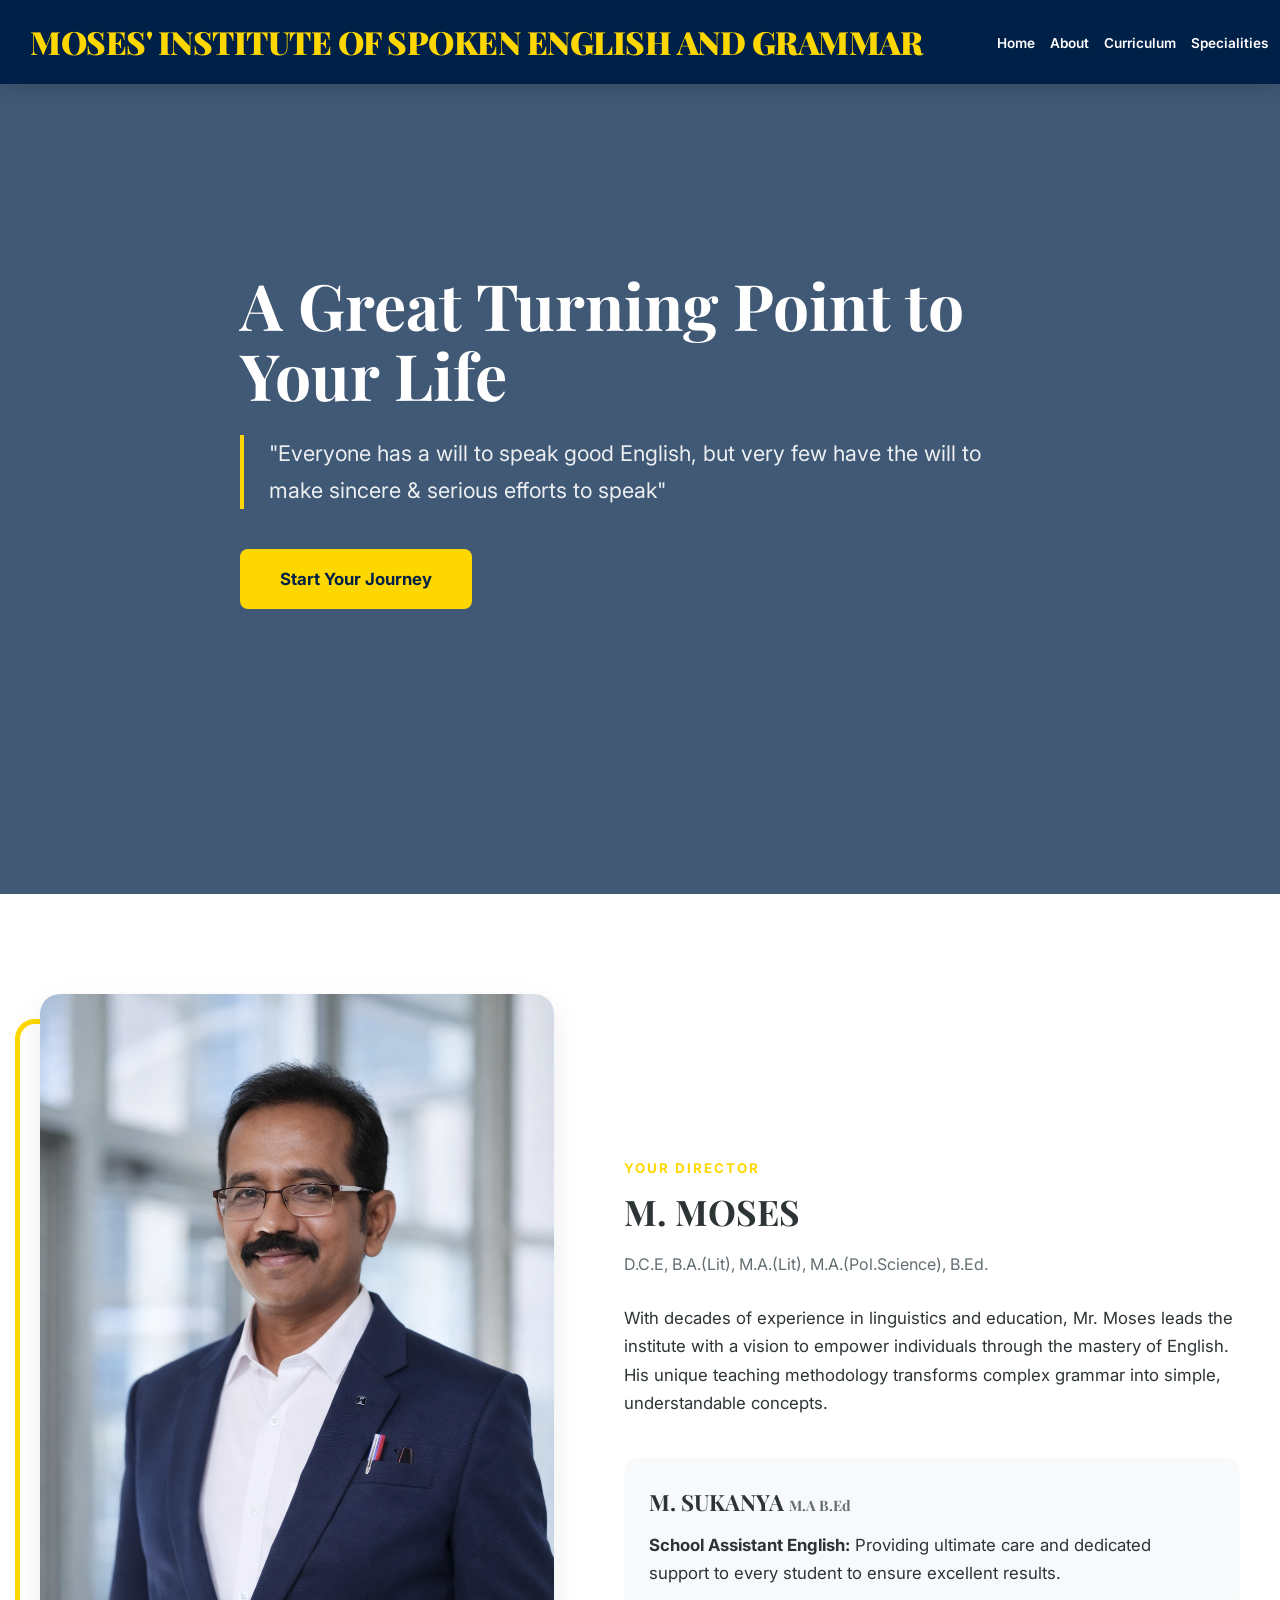
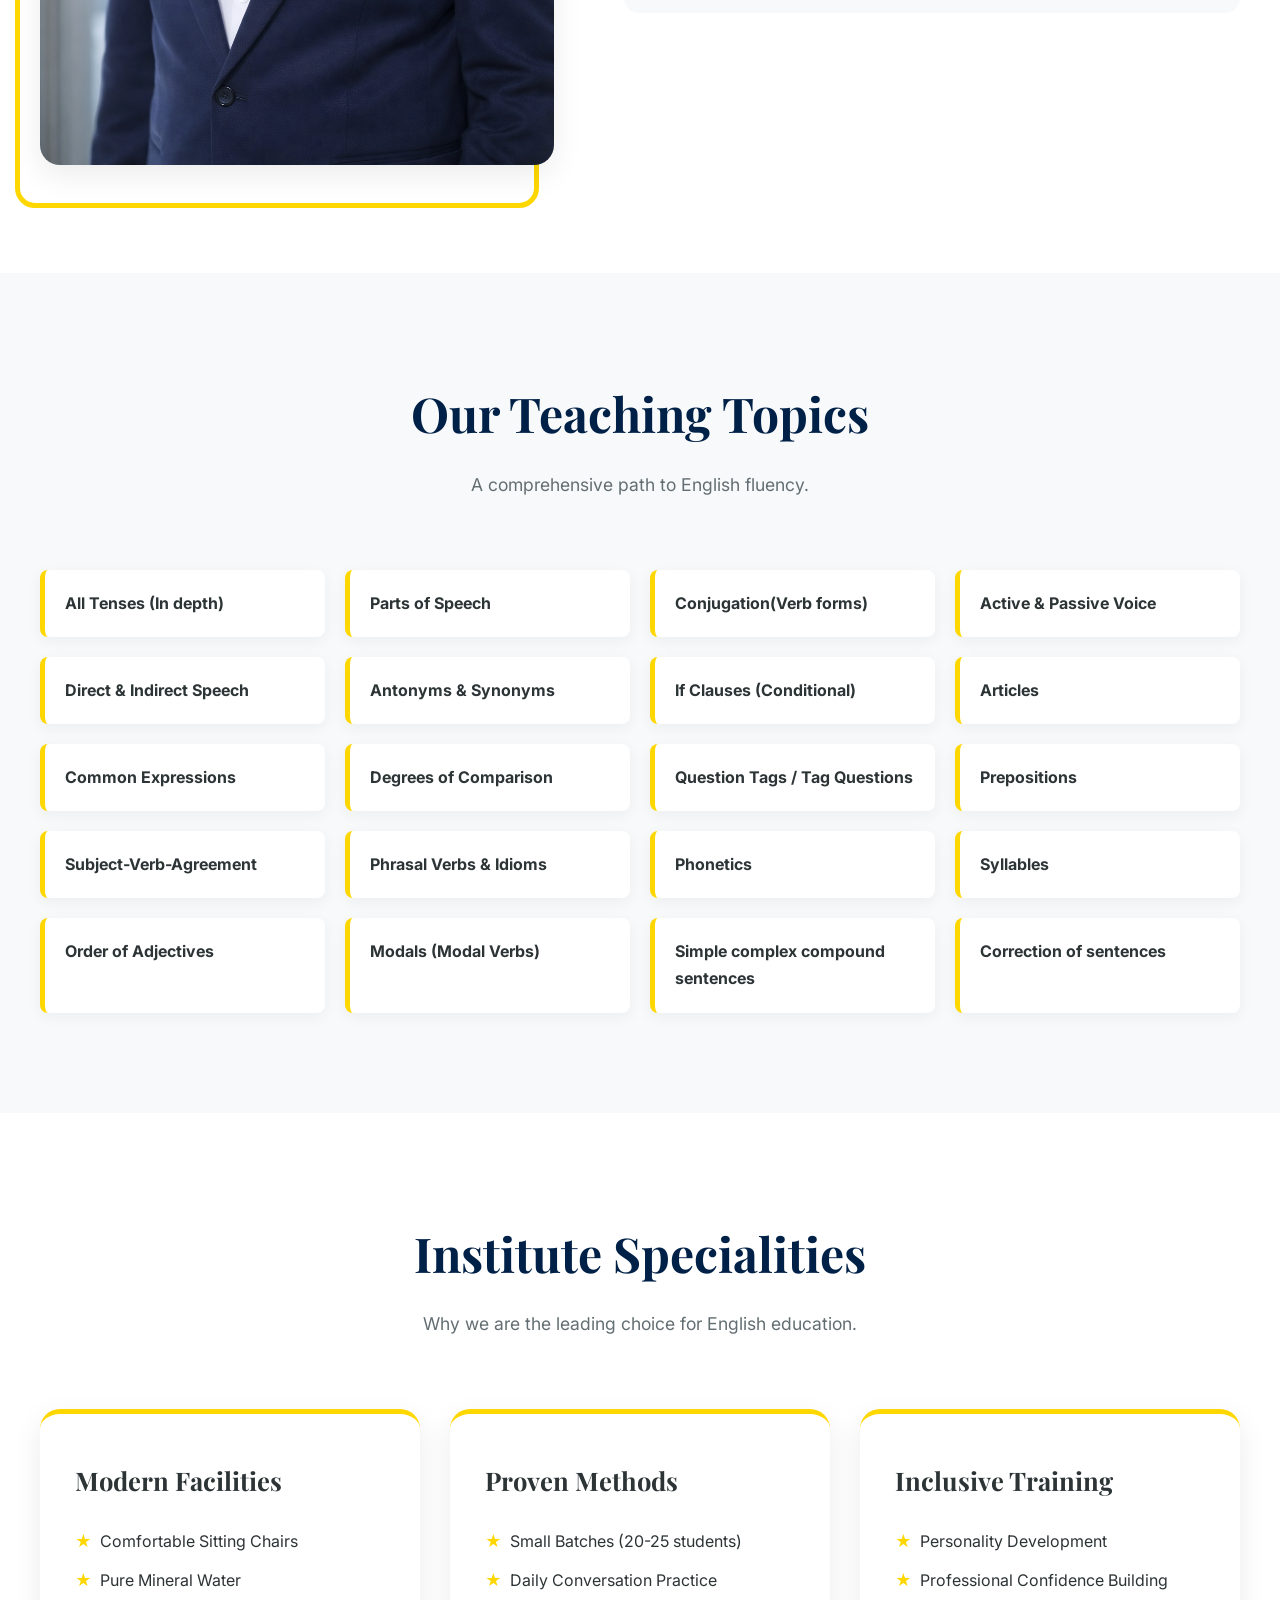
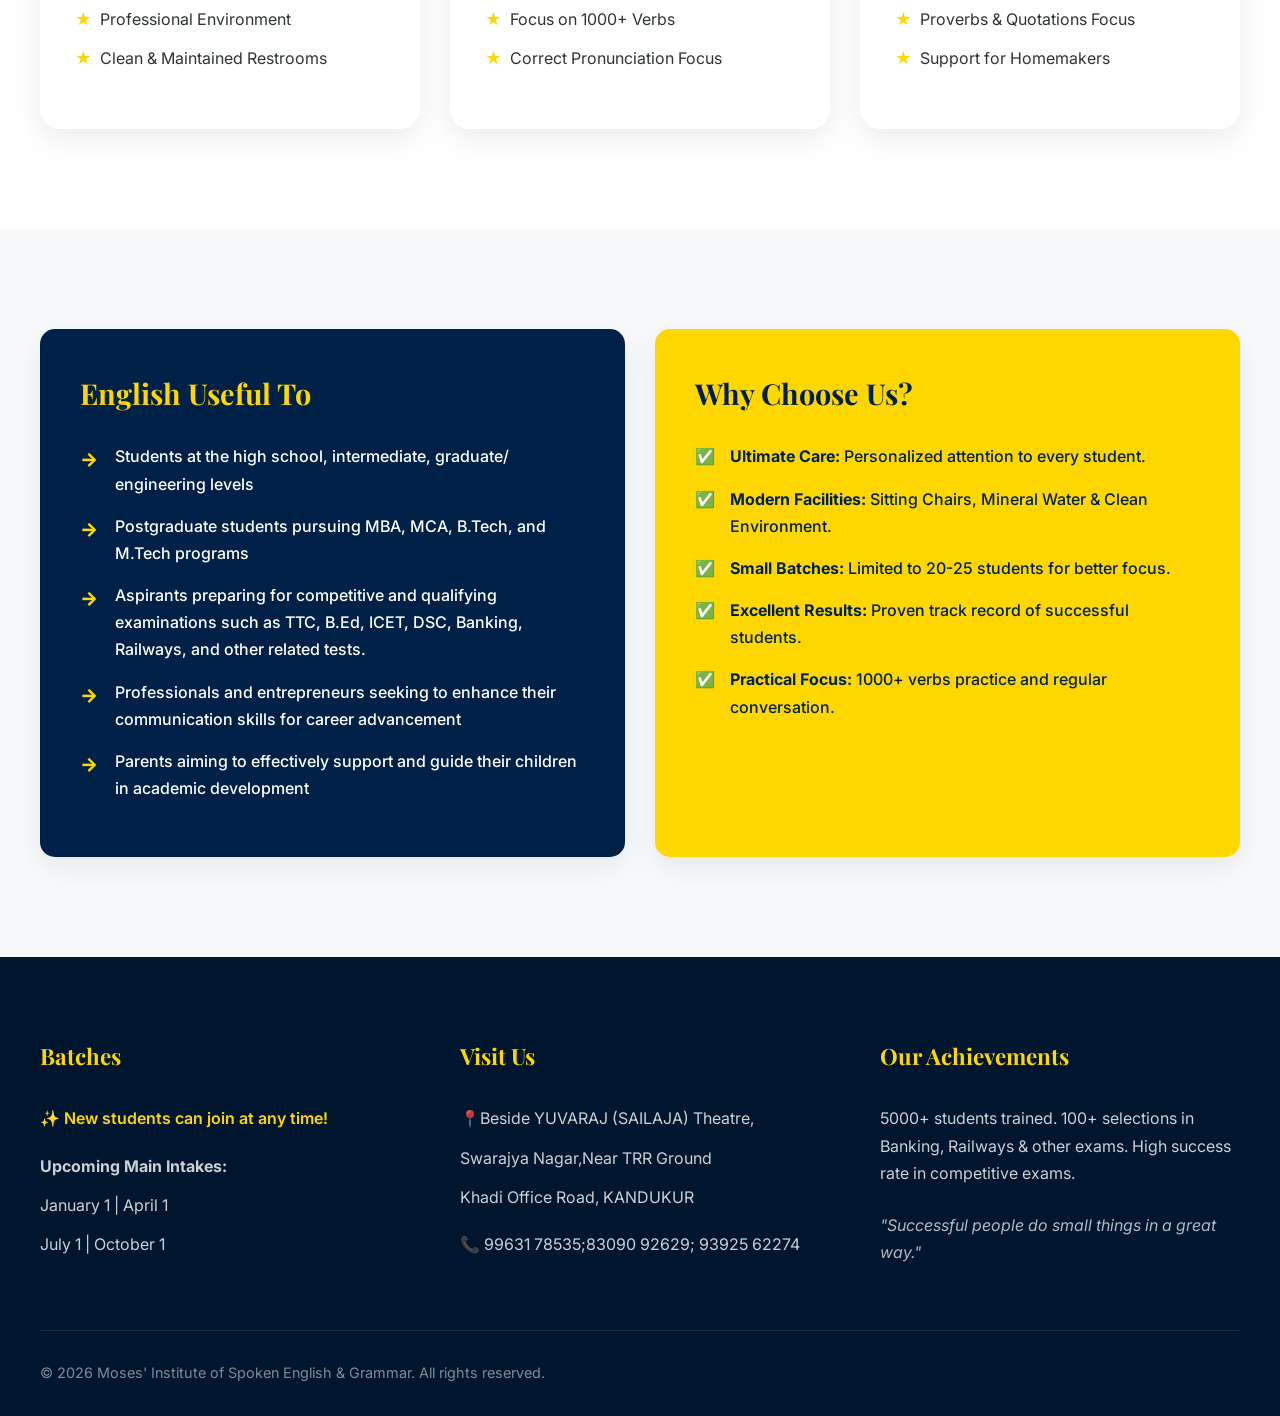
==== index.html @ 8ad8c5df "Ready to deploy" ====
<!DOCTYPE html>
<html lang="en">

<head>
    <meta charset="UTF-8">
    <meta name="viewport" content="width=device-width, initial-scale=1.0">
    <title>Moses' Institute of Spoken English & Grammar | Mastery in English</title>
    <link rel="stylesheet" href="style.css">
</head>

<body>

    <header>
        <div class="container">
            <nav>
                <div class="logo">MOSES' INSTITUTE OF SPOKEN ENGLISH AND GRAMMAR</div>
                <ul>
                    <li><a href="#home">Home</a></li>
                    <li><a href="#about">About</a></li>
                    <li><a href="#topics">Curriculum</a></li>
                    <li><a href="#specialities">Specialities</a></li>
                    <li><a href="#contact">Contact</a></li>
                    <li>
                        <div id="google_translate_element"></div>
                    </li>
                </ul>
            </nav>
        </div>
    </header>

    <section id="home" class="hero"
        style="background: linear-gradient(rgba(0, 33, 71, 0.75), rgba(0, 33, 71, 0.75)), url('https://images.unsplash.com/photo-1524178232363-1fb2b075b655?ixlib=rb-1.2.1&auto=format&fit=crop&w=1350&q=80') center/cover;">
        <div class="container">
            <div class="hero-content">
                <h1>A Great Turning Point to Your Life</h1>
                <p>"Everyone has a will to speak good English, but very few have the will to make sincere & serious
                    efforts to speak"</p>
                <a href="#contact" class="btn">Start Your Journey</a>
            </div>
        </div>
    </section>

    <section id="about">
        <div class="container">
            <div class="about-grid">
                <div class="about-img">
                    <img src="Moses_profile.png" alt="M. Moses - Director">
                </div>
                <div class="about-text">
                    <small style="color: var(--secondary-color); font-weight: 700; letter-spacing: 2px;">YOUR
                        DIRECTOR</small>
                    <h3>M. MOSES</h3>
                    <span class="qualifications">D.C.E, B.A.(Lit), M.A.(Lit), M.A.(Pol.Science), B.Ed.</span>
                    <p>With decades of experience in linguistics and education, Mr. Moses leads the institute with a
                        vision to empower individuals through the mastery of English. His unique teaching methodology
                        transforms complex grammar into simple, understandable concepts.</p>

                    <div style="margin-top: 40px; padding: 25px; background: var(--accent-color); border-radius: 15px;">
                        <h4 style="font-size: 1.4rem;">M. SUKANYA <small
                                style="font-size: 0.9rem; color: var(--text-light);">M.A B.Ed</small></h4>
                        <p style="margin-bottom: 0; margin-top: 10px;"><strong>School Assistant English:</strong>
                            Providing
                            ultimate care and dedicated support to every student to ensure excellent results.</p>
                    </div>
                </div>
            </div>
        </div>
    </section>

    <section id="topics" style="background: var(--accent-color);">
        <div class="container">
            <div class="section-title">
                <h2>Our Teaching Topics</h2>
                <p>A comprehensive path to English fluency.</p>
            </div>
            <div class="topics-grid">
                <div class="topic-card">All Tenses (In depth)</div>
                <div class="topic-card">Parts of Speech</div>
                <div class="topic-card">Conjugation(Verb forms)</div>
                <div class="topic-card">Active & Passive Voice</div>
                <div class="topic-card">Direct & Indirect Speech</div>
                <div class="topic-card">Antonyms & Synonyms</div>
                <div class="topic-card">If Clauses (Conditional)</div>
                <div class="topic-card">Articles </div>
                <div class="topic-card">Common Expressions</div>
                <div class="topic-card">Degrees of Comparison</div>
                <div class="topic-card">Question Tags / Tag Questions</div>
                <div class="topic-card">Prepositions</div>
                <div class="topic-card">Subject-Verb-Agreement</div>

                <div class="topic-card">Phrasal Verbs & Idioms</div>
                <div class="topic-card">Phonetics</div>
                <div class="topic-card">Syllables</div>
                <div class="topic-card">Order of Adjectives</div>
                <div class="topic-card">Modals (Modal Verbs)</div>
                <div class="topic-card">Simple complex compound sentences</div>
                <div class="topic-card">Correction of sentences</div>
            </div>
        </div>
    </section>

    <section id="specialities">
        <div class="container">
            <div class="section-title">
                <h2>Institute Specialities</h2>
                <p>Why we are the leading choice for English education.</p>
            </div>
            <div class="spec-grid">
                <div class="spec-card">
                    <h3>Modern Facilities</h3>
                    <ul>
                        <li>Comfortable Sitting Chairs</li>
                        <li>Pure Mineral Water</li>
                        <li>Professional Environment</li>
                        <li>Clean & Maintained Restrooms</li>
                    </ul>
                </div>
                <div class="spec-card">
                    <h3>Proven Methods</h3>
                    <ul>
                        <li>Small Batches (20-25 students)</li>
                        <li>Daily Conversation Practice</li>
                        <li>Focus on 1000+ Verbs</li>
                        <li>Correct Pronunciation Focus</li>
                    </ul>
                </div>
                <div class="spec-card">
                    <h3>Inclusive Training</h3>
                    <ul>
                        <li>Personality Development</li>
                        <li>Professional Confidence Building</li>
                        <li>Proverbs & Quotations Focus</li>
                        <li>Support for Homemakers</li>
                    </ul>
                </div>
            </div>
        </div>
    </section>

    <section id="audience" style="background: var(--accent-color);">
        <div class="container">
            <div class="dual-section">
                <!-- Left Card: Navy -->
                <div class="card-navy">
                    <h3>English Useful To</h3>
                    <ul class="arrow-list">
                        <li>Students at the high school, intermediate, graduate/ engineering levels</li>
                        <li>Postgraduate students pursuing MBA, MCA, B.Tech, and M.Tech programs</li>
                        <li>Aspirants preparing for competitive and qualifying examinations such as TTC, B.Ed, ICET,
                            DSC, Banking, Railways, and other related tests.</li>
                        <li>Professionals and entrepreneurs seeking to enhance their communication skills for career
                            advancement</li>
                        <li>Parents aiming to effectively support and guide their children in academic development</li>
                        <!-- <li>Parents who want to guide their children</li> -->
                    </ul>
                </div>

                <!-- Right Card: Gold -->
                <div class="card-gold">
                    <h3>Why Choose Us?</h3>
                    <ul class="check-list">
                        <li><strong>Ultimate Care:</strong> Personalized attention to every student.</li>
                        <li><strong>Modern Facilities:</strong> Sitting Chairs, Mineral Water & Clean Environment.</li>
                        <li><strong>Small Batches:</strong> Limited to 20-25 students for better focus.</li>
                        <li><strong>Excellent Results:</strong> Proven track record of successful students.</li>
                        <li><strong>Practical Focus:</strong> 1000+ verbs practice and regular conversation.</li>
                    </ul>
                </div>
            </div>
        </div>
    </section>


    <footer id="contact">
        <div class="container">
            <div class="footer-grid">
                <div class="footer-item">
                    <h4>Batches</h4>
                    <p style="color: var(--secondary-color); font-weight: 600; margin-bottom: 20px;">✨ New students can
                        join at any time!</p>
                    <p><strong>Upcoming Main Intakes:</strong></p>
                    <p>January 1 | April 1</p>
                    <p>July 1 | October 1</p>
                </div>
                <div class="footer-item">
                    <h4>Visit Us</h4>
                    <p>📍Beside YUVARAJ (SAILAJA) Theatre,</p>
                    <p>Swarajya Nagar,Near TRR Ground</p>
                    <p>Khadi Office Road, KANDUKUR</p>
                    <p style="margin-top: 20px;">📞 99631 78535;83090 92629; 93925 62274</p>
                </div>
                <div class="footer-item">
                    <h4>Our Achievements</h4>
                    <p>5000+ students trained.
                        100+ selections in Banking, Railways & other exams.
                        High success rate in competitive exams.
                    </p>
                    <div style="margin-top: 25px; font-style: italic; opacity: 0.7;">
                        "Successful people do small things in a great way."
                    </div>
                </div>
            </div>
            <div class="copyright"
                style="display: flex; justify-content: space-between; align-items: center; flex-wrap: wrap;">
                <p>&copy; 2026 Moses' Institute of Spoken English & Grammar. All rights reserved.</p>
            </div>
        </div>
    </footer>

    <script type="text/javascript">
        function googleTranslateElementInit() {
            new google.translate.TranslateElement({
                pageLanguage: 'en',
                includedLanguages: 'te,en',
                layout: google.translate.TranslateElement.InlineLayout.SIMPLE
            }, 'google_translate_element');
        }
    </script>
    <script type="text/javascript"
        src="//translate.google.com/translate_a/element.js?cb=googleTranslateElementInit"></script>


</body>

</html>
---- style.css ----
@import url('https://fonts.googleapis.com/css2?family=Inter:wght@400;500;600;700&family=Playfair+Display:wght@700;800&display=swap');

:root {
    --primary-color: #002147;
    /* Deep Navy */
    --secondary-color: #FFD700;
    /* Rich Gold */
    --accent-color: #f8f9fa;
    --text-color: #2d3436;
    --text-light: #636e72;
    --white: #ffffff;
    --card-shadow: 0 10px 30px rgba(0, 0, 0, 0.08);
    --transition: all 0.3s cubic-bezier(0.4, 0, 0.2, 1);
}

* {
    margin: 0;
    padding: 0;
    box-sizing: border-box;
}

html {
    scroll-behavior: smooth;
}

body {
    font-family: 'Inter', sans-serif;
    color: var(--text-color);
    background-color: var(--white);
    line-height: 1.7;
    overflow-x: hidden;
}

h1,
h2,
h3,
h4 {
    font-family: 'Playfair Display', serif;
    font-weight: 700;
}

.container {
    max-width: 1240px;
    margin: 0 auto;
    padding: 0 20px;
}

/* --- Header & Navigation --- */
header .container {
    max-width: 100%;
    padding: 0 20px 0 30px;
}

header {
    background: var(--primary-color);
    padding: 15px 0;
    position: sticky;
    top: 0;
    z-index: 1000;
    box-shadow: 0 4px 20px rgba(0, 0, 0, 0.15);
}

nav {
    display: flex;
    justify-content: flex-start;
    align-items: center;
}

.logo {
    color: var(--secondary-color);
    font-size: 2rem;
    font-family: 'Playfair Display', serif;
    letter-spacing: -0.5px;
    font-weight: 900;
    text-transform: uppercase;
    white-space: nowrap;
}

nav ul {
    display: flex;
    list-style: none;
    align-items: center;
    margin-left: 60px;
}

nav ul li {
    margin-left: 15px;
}

nav ul li a {
    color: var(--white);
    text-decoration: none;
    font-size: 0.85rem;
    font-weight: 600;
    transition: var(--transition);
}

nav ul li a:hover {
    color: var(--secondary-color);
}

/* Google Translate Adjustments */
#google_translate_element {
    margin-left: 15px;
}

.goog-te-gadget-simple {
    background: rgba(255, 255, 255, 0.1) !important;
    border: 1px solid var(--secondary-color) !important;
    padding: 5px 10px !important;
    border-radius: 6px !important;
}

.goog-te-gadget-simple .goog-te-menu-value span {
    color: var(--white) !important;
    font-size: 0.85rem !important;
}

/* --- Hero Section --- */
.hero {
    position: relative;
    height: 90vh;
    display: flex;
    align-items: center;
    color: var(--white);
    padding-top: 0;
}

.hero-content {
    max-width: 800px;
    z-index: 2;
}

.hero h1 {
    font-size: 4rem;
    line-height: 1.1;
    margin-bottom: 25px;
}

.hero p {
    font-size: 1.35rem;
    margin-bottom: 40px;
    font-weight: 400;
    color: rgba(255, 255, 255, 0.9);
    border-left: 4px solid var(--secondary-color);
    padding-left: 25px;
}

.btn {
    background: var(--secondary-color);
    color: var(--primary-color);
    padding: 16px 40px;
    border-radius: 8px;
    text-decoration: none;
    font-weight: 700;
    font-size: 1.05rem;
    transition: var(--transition);
    display: inline-block;
}

.btn:hover {
    background: #e6c200;
    transform: translateY(-5px);
    box-shadow: 0 10px 25px rgba(255, 215, 0, 0.4);
}

/* --- Section Styling --- */
section {
    padding: 100px 0;
}

.section-title {
    text-align: center;
    margin-bottom: 70px;
}

.section-title h2 {
    font-size: 3rem;
    color: var(--primary-color);
    margin-bottom: 15px;
}

.section-title p {
    color: var(--text-light);
    font-size: 1.1rem;
}

/* --- About Section --- */
.about-grid {
    display: grid;
    grid-template-columns: 1fr 1.2fr;
    gap: 70px;
    align-items: center;
}

.about-img {
    position: relative;
}

.about-img img {
    width: 100%;
    border-radius: 20px;
    box-shadow: var(--card-shadow);
}

.about-img::after {
    content: '';
    position: absolute;
    width: 100%;
    height: 100%;
    border: 5px solid var(--secondary-color);
    top: 25px;
    left: -25px;
    z-index: -1;
    border-radius: 20px;
}

.about-text h3 {
    font-size: 2.2rem;
    margin-bottom: 10px;
}

.qualifications {
    color: var(--text-light);
    display: block;
    margin-bottom: 25px;
}

.about-text p {
    margin-bottom: 20px;
    font-size: 1.05rem;
}

/* --- Topics Grid --- */
.topics-grid {
    display: grid;
    grid-template-columns: repeat(auto-fill, minmax(280px, 1fr));
    gap: 20px;
}

.topic-card {
    background: var(--white);
    padding: 20px;
    border-radius: 8px;
    text-align: left;
    font-weight: 700;
    border-left: 5px solid var(--secondary-color);
    box-shadow: 0 4px 15px rgba(0, 0, 0, 0.05);
    transition: var(--transition);
    color: var(--text-color);
}

.topic-card:hover {
    transform: translateY(-3px);
    box-shadow: 0 8px 25px rgba(0, 0, 0, 0.1);
}

/* --- Specialities Section --- */
.spec-grid {
    display: grid;
    grid-template-columns: repeat(3, 1fr);
    gap: 30px;
}

.spec-card {
    background: var(--white);
    padding: 45px 35px;
    border-radius: 20px;
    box-shadow: var(--card-shadow);
    transition: var(--transition);
    border-top: 5px solid var(--secondary-color);
}

.spec-card:hover {
    transform: translateY(-10px);
}

.spec-card h3 {
    font-size: 1.6rem;
    margin-bottom: 25px;
}

.spec-card ul {
    list-style: none;
}

.spec-card ul li {
    margin-bottom: 12px;
    padding-left: 25px;
    position: relative;
}

.spec-card ul li::before {
    content: '★';
    position: absolute;
    left: 0;
    color: var(--secondary-color);
}

/* --- Side by Side Section --- */
.dual-section {
    display: grid;
    grid-template-columns: 1fr 1fr;
    gap: 30px;
}

.card-navy {
    background: var(--primary-color);
    color: var(--white);
    padding: 40px;
    border-radius: 15px;
    box-shadow: var(--card-shadow);
}

.card-navy h3 {
    color: var(--secondary-color);
    margin-bottom: 25px;
    font-size: 1.8rem;
}

.card-gold {
    background: var(--secondary-color);
    color: var(--primary-color);
    padding: 40px;
    border-radius: 15px;
    box-shadow: var(--card-shadow);
}

.card-gold h3 {
    color: var(--primary-color);
    margin-bottom: 25px;
    font-size: 1.8rem;
}

.check-list {
    list-style: none;
}

.check-list li {
    margin-bottom: 15px;
    padding-left: 35px;
    position: relative;
    font-weight: 500;
}

.check-list li::before {
    content: '✅';
    position: absolute;
    left: 0;
}

.arrow-list {
    list-style: none;
}

.arrow-list li {
    margin-bottom: 15px;
    padding-left: 35px;
    position: relative;
    font-weight: 500;
}

.arrow-list li::before {
    content: '→';
    position: absolute;
    left: 0;
    color: var(--secondary-color);
    font-weight: 800;
    font-size: 1.2rem;
}

/* --- Responsive Adjustments --- */
@media (max-width: 900px) {
    .dual-section {
        grid-template-columns: 1fr;
    }
}

/* --- Footer --- */
footer {
    background: #00152e;
    color: var(--white);
    padding: 80px 0 30px;
}

.footer-grid {
    display: grid;
    grid-template-columns: 1fr 1fr 1fr;
    gap: 60px;
    margin-bottom: 60px;
}

.footer-item h4 {
    color: var(--secondary-color);
    font-size: 1.4rem;
    margin-bottom: 30px;
}

.footer-item p {
    margin-bottom: 12px;
    color: rgba(255, 255, 255, 0.8);
}

.copyright {
    text-align: center;
    padding-top: 30px;
    border-top: 1px solid rgba(255, 255, 255, 0.1);
    font-size: 0.9rem;
    color: rgba(255, 255, 255, 0.5);
}

/* --- Responsive --- */
@media (max-width: 1024px) {
    .spec-grid {
        grid-template-columns: 1fr 1fr;
    }

    .hero h1 {
        font-size: 3rem;
    }
}

@media (max-width: 768px) {

    .about-grid,
    .footer-grid,
    .spec-grid,
    .audience-list {
        grid-template-columns: 1fr;
    }

    .hero h1 {
        font-size: 2.5rem;
    }

    header .container nav {
        flex-direction: column;
        gap: 20px;
    }

    .logo {
        font-size: 1.3rem;
        white-space: normal;
        text-align: center;
    }

    nav ul {
        flex-wrap: wrap;
        justify-content: center;
    }
}
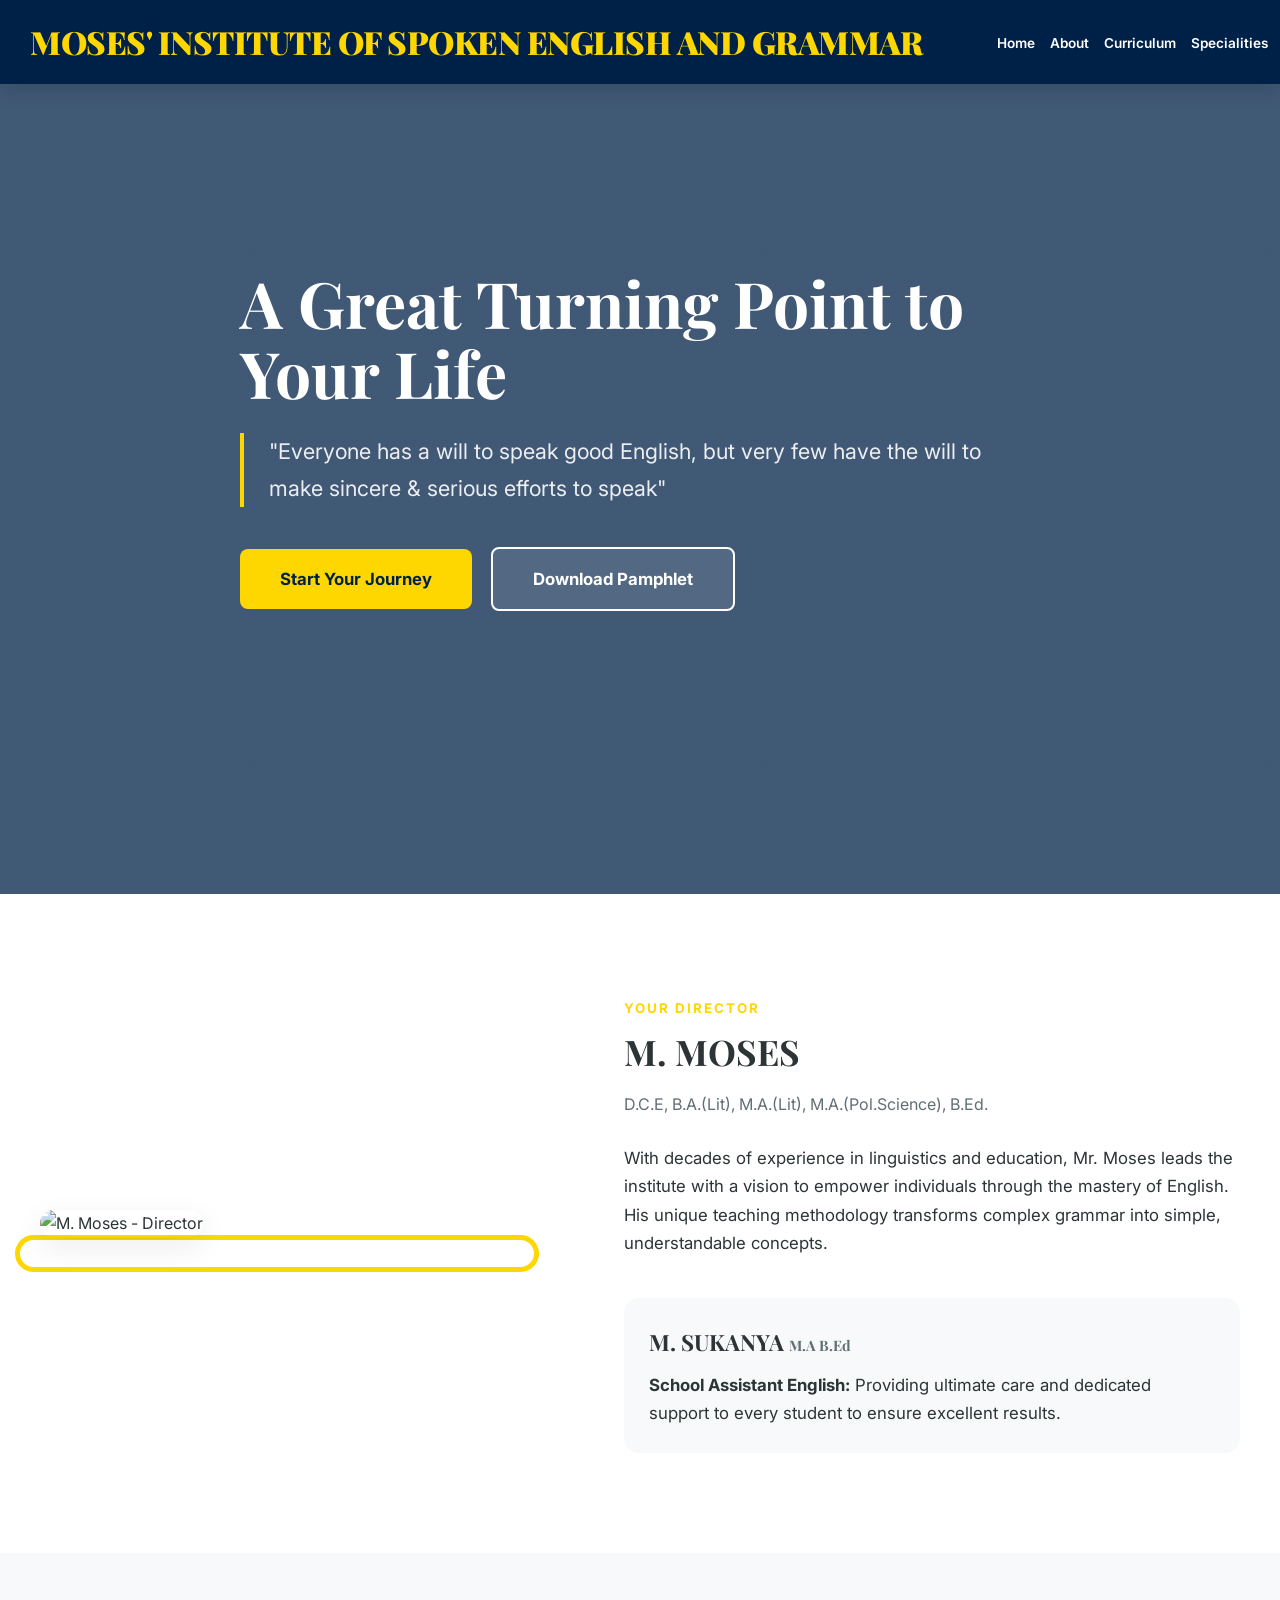
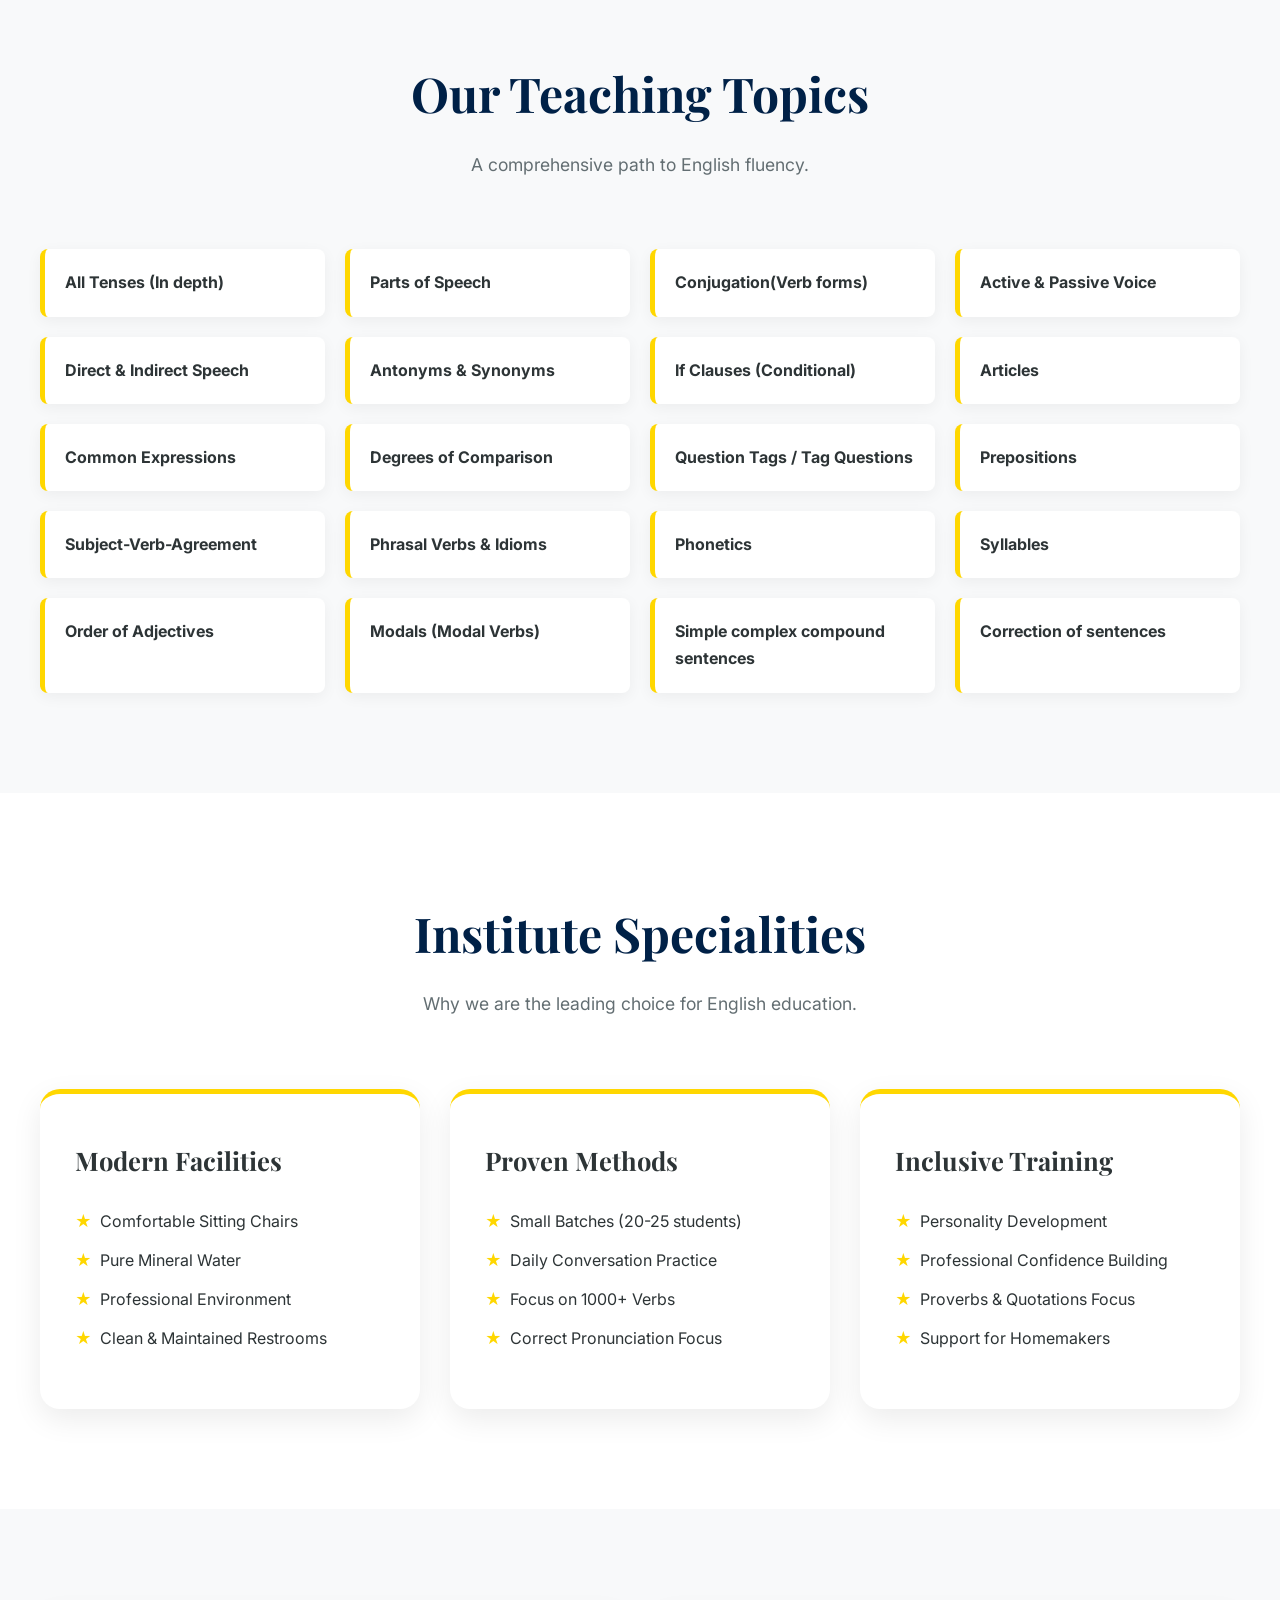
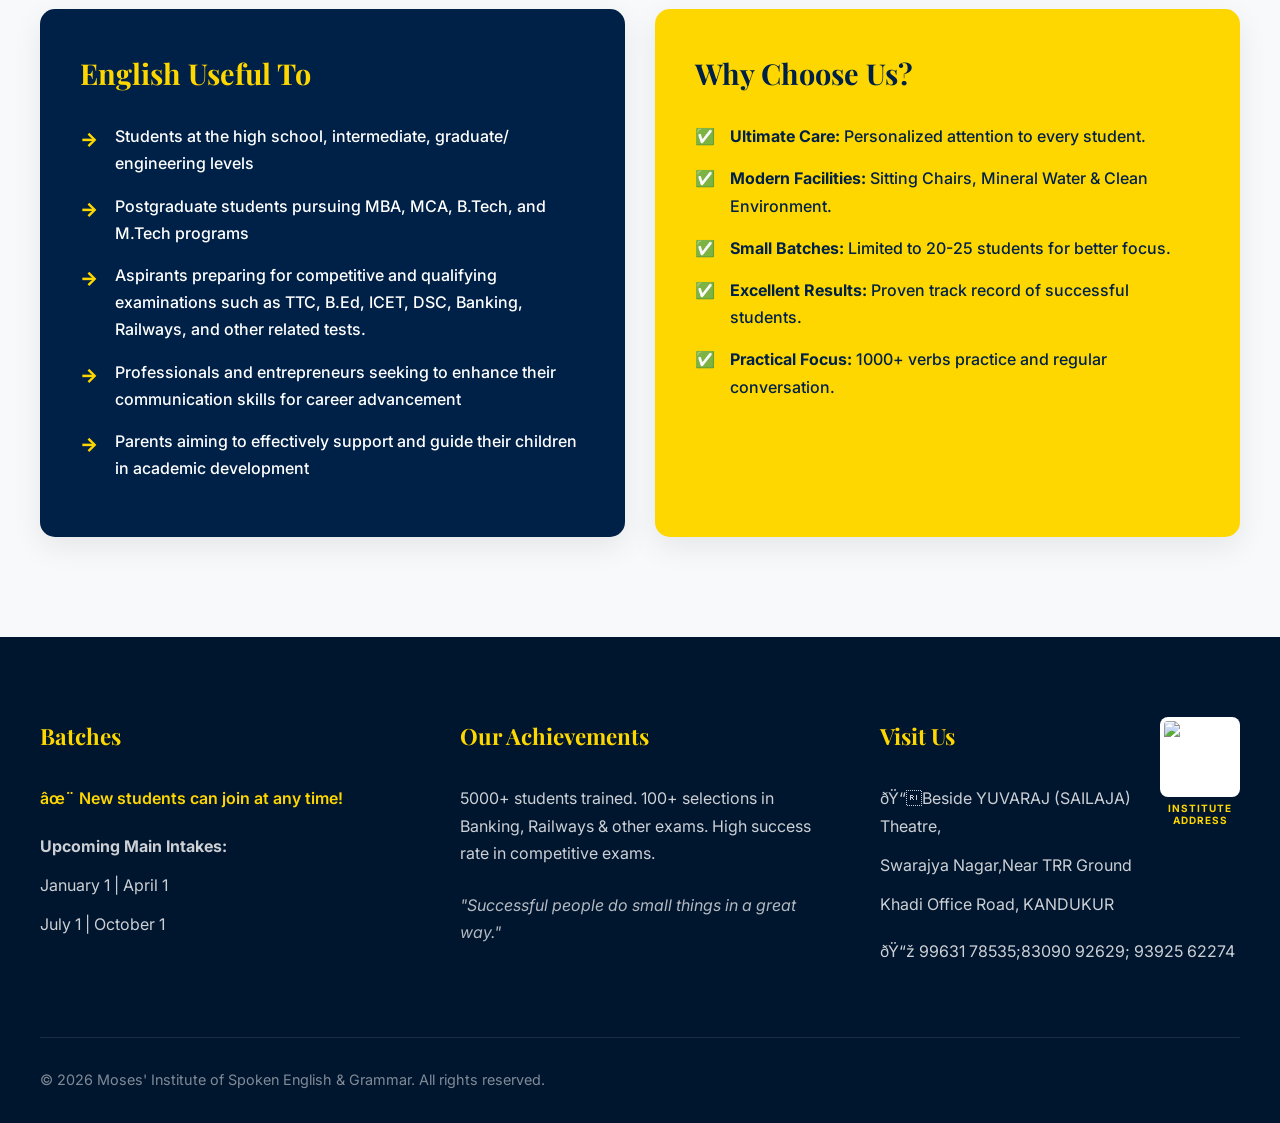
==== commit e31cd789: "updated with qr" ====
--- a/index.html
+++ b/index.html
@@ -1,4 +1,4 @@
-<!DOCTYPE html>
+﻿<!DOCTYPE html>
 <html lang="en">
 
 <head>
@@ -36,6 +36,7 @@
                 <p>"Everyone has a will to speak good English, but very few have the will to make sincere & serious
                     efforts to speak"</p>
                 <a href="#contact" class="btn">Start Your Journey</a>
+                <a href="pamphlet.html" target="_blank" class="btn btn-outline" style="margin-left: 15px; border: 2px solid var(--white); background: rgba(255,255,255,0.1); color: var(--white); backdrop-filter: blur(5px);">Download Pamphlet</a>
             </div>
         </div>
     </section>
@@ -44,7 +45,7 @@
         <div class="container">
             <div class="about-grid">
                 <div class="about-img">
-                    <img src="Moses_profile.png" alt="M. Moses - Director">
+                    <img src="https://kommodo.ai/i/w77dbK0wd8TkFAESuQOv" alt="M. Moses - Director">
                 </div>
                 <div class="about-text">
                     <small style="color: var(--secondary-color); font-weight: 700; letter-spacing: 2px;">YOUR
@@ -176,18 +177,11 @@
             <div class="footer-grid">
                 <div class="footer-item">
                     <h4>Batches</h4>
-                    <p style="color: var(--secondary-color); font-weight: 600; margin-bottom: 20px;">✨ New students can
+                    <p style="color: var(--secondary-color); font-weight: 600; margin-bottom: 20px;">âœ¨ New students can
                         join at any time!</p>
                     <p><strong>Upcoming Main Intakes:</strong></p>
                     <p>January 1 | April 1</p>
                     <p>July 1 | October 1</p>
-                </div>
-                <div class="footer-item">
-                    <h4>Visit Us</h4>
-                    <p>📍Beside YUVARAJ (SAILAJA) Theatre,</p>
-                    <p>Swarajya Nagar,Near TRR Ground</p>
-                    <p>Khadi Office Road, KANDUKUR</p>
-                    <p style="margin-top: 20px;">📞 99631 78535;83090 92629; 93925 62274</p>
                 </div>
                 <div class="footer-item">
                     <h4>Our Achievements</h4>
@@ -198,6 +192,17 @@
                     <div style="margin-top: 25px; font-style: italic; opacity: 0.7;">
                         "Successful people do small things in a great way."
                     </div>
+                </div>
+                <div class="footer-item">
+                    <div style="float: right; display: flex; flex-direction: column; align-items: center; gap: 5px; margin-left: 15px; margin-bottom: 10px;">
+                        <img src="https://kommodo.ai/i/KqVXh8nAdRTlpbURWT3V" alt="Institute Location QR" style="width: 80px; height: 80px; border-radius: 8px; padding: 4px; background: white;">
+                        <span style="color: var(--secondary-color); font-size: 10px; font-weight: 700; text-transform: uppercase; letter-spacing: 1px; text-align: center; line-height: 1.2;">Institute<br>Address</span>
+                    </div>
+                    <h4>Visit Us</h4>
+                    <p>ðŸ“Beside YUVARAJ (SAILAJA) Theatre,</p>
+                    <p>Swarajya Nagar,Near TRR Ground</p>
+                    <p>Khadi Office Road, KANDUKUR</p>
+                    <p style="margin-top: 20px; clear: right;">ðŸ“ž 99631 78535;83090 92629; 93925 62274</p>
                 </div>
             </div>
             <div class="copyright"
@@ -222,4 +227,4 @@
 
 </body>
 
-</html>+</html>
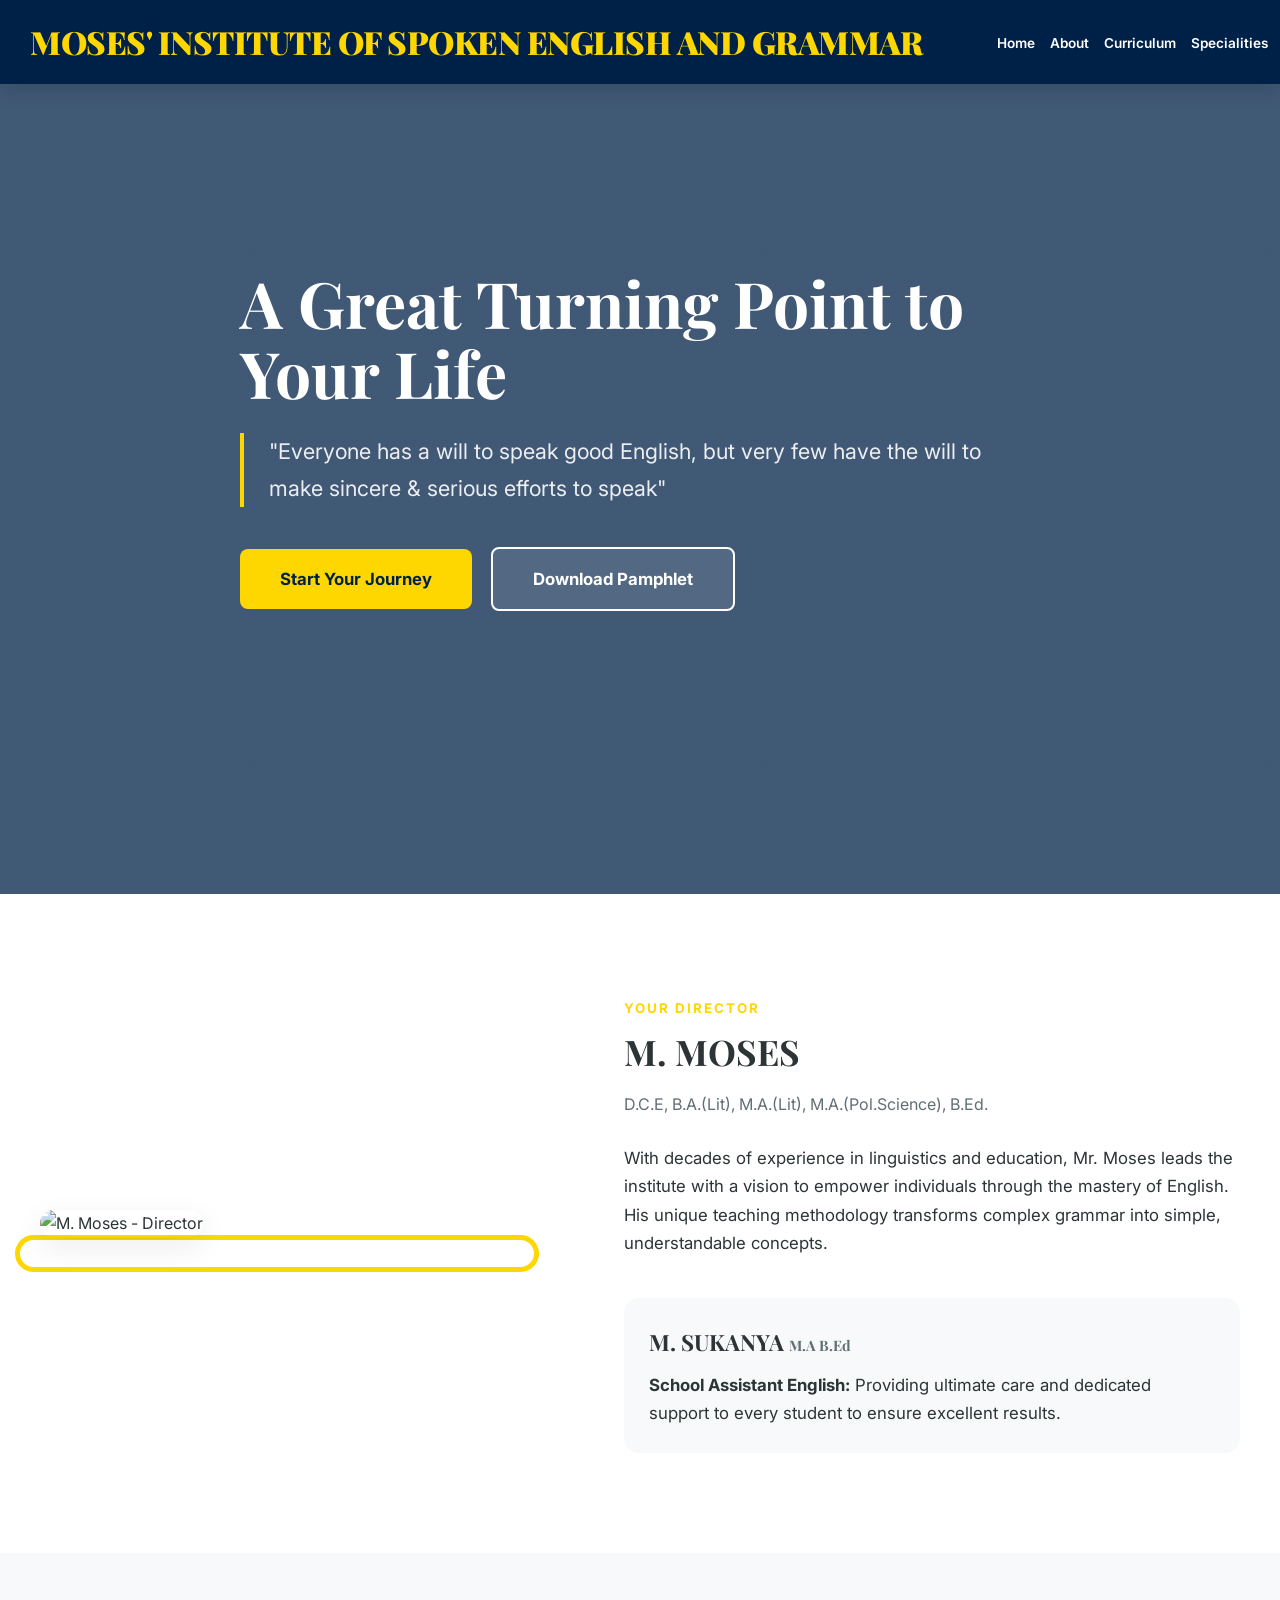
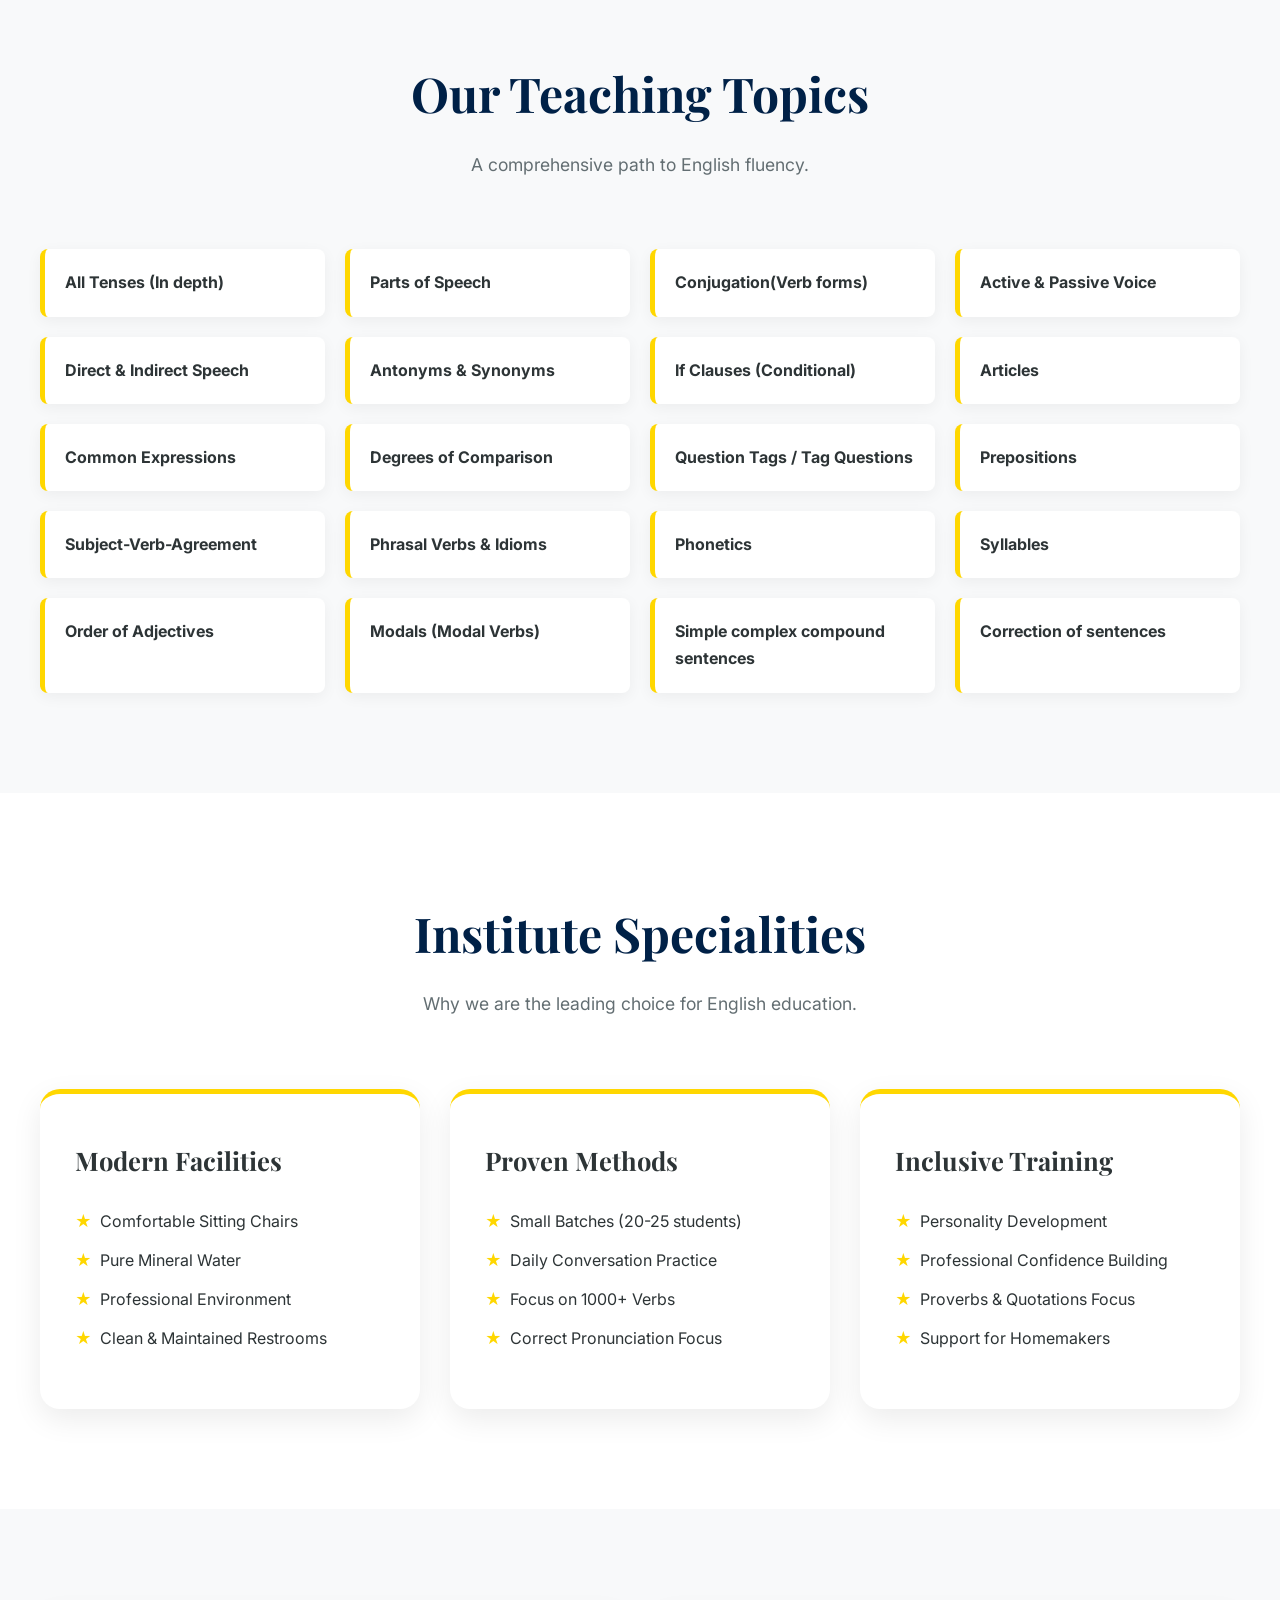
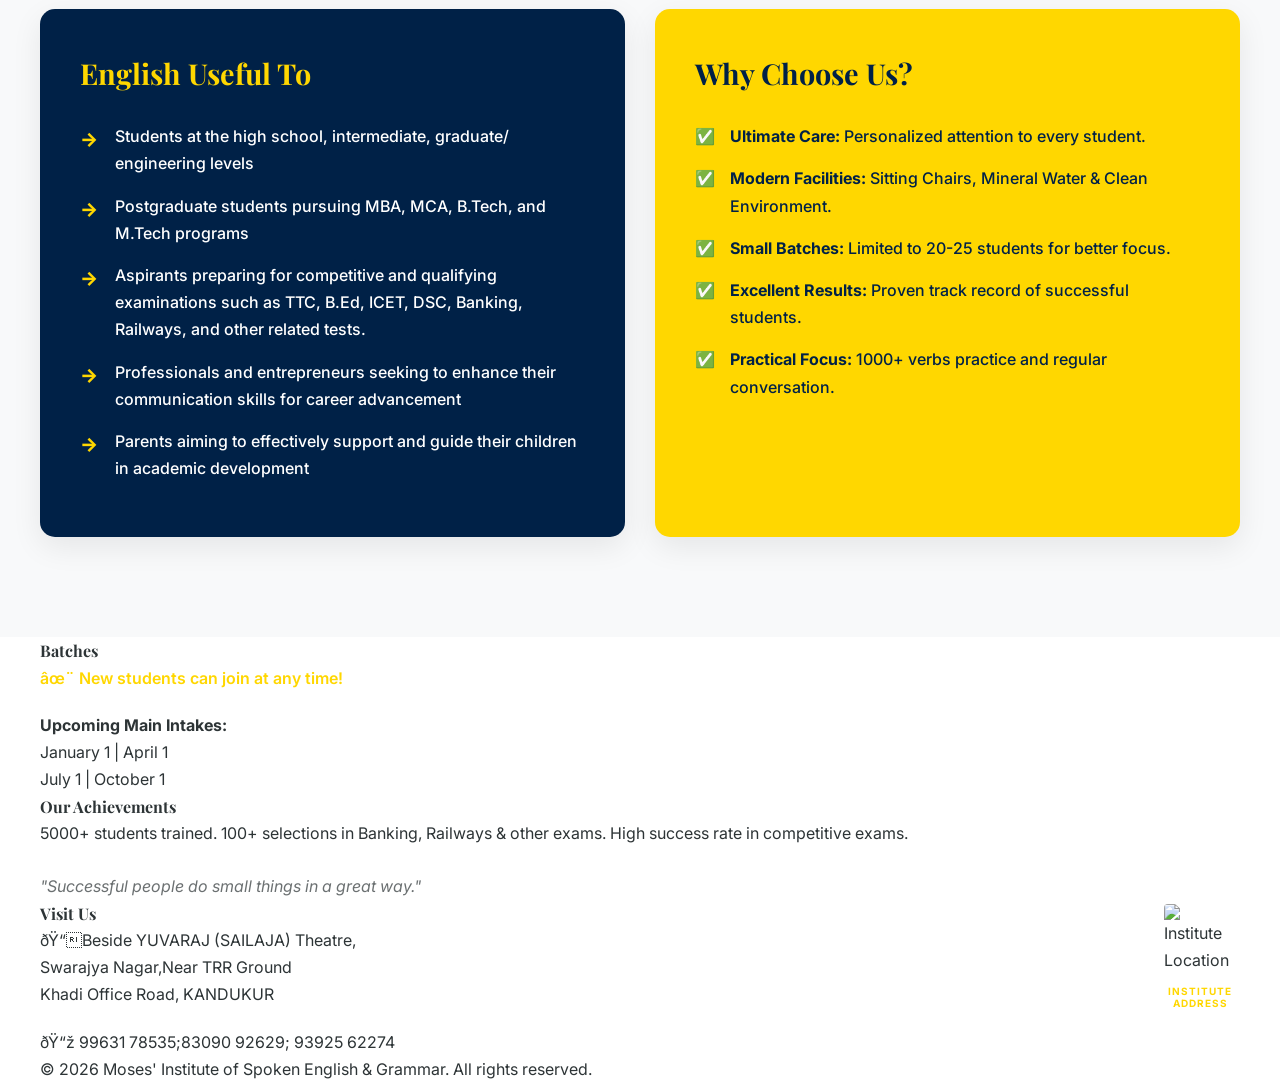
==== commit a16e8187: "made responsive" ====
--- a/index.html
+++ b/index.html
@@ -1,11 +1,11 @@
-﻿<!DOCTYPE html>
+<!DOCTYPE html>
 <html lang="en">
 
 <head>
     <meta charset="UTF-8">
     <meta name="viewport" content="width=device-width, initial-scale=1.0">
     <title>Moses' Institute of Spoken English & Grammar | Mastery in English</title>
-    <link rel="stylesheet" href="style.css">
+    <link rel="stylesheet" href="style.css?v=2">
 </head>
 
 <body>
@@ -14,15 +14,17 @@
         <div class="container">
             <nav>
                 <div class="logo">MOSES' INSTITUTE OF SPOKEN ENGLISH AND GRAMMAR</div>
+                <div class="menu-toggle" id="mobile-menu">
+                    <span></span>
+                    <span></span>
+                    <span></span>
+                </div>
                 <ul>
                     <li><a href="#home">Home</a></li>
                     <li><a href="#about">About</a></li>
                     <li><a href="#topics">Curriculum</a></li>
                     <li><a href="#specialities">Specialities</a></li>
                     <li><a href="#contact">Contact</a></li>
-                    <li>
-                        <div id="google_translate_element"></div>
-                    </li>
                 </ul>
             </nav>
         </div>
@@ -36,7 +38,9 @@
                 <p>"Everyone has a will to speak good English, but very few have the will to make sincere & serious
                     efforts to speak"</p>
                 <a href="#contact" class="btn">Start Your Journey</a>
-                <a href="pamphlet.html" target="_blank" class="btn btn-outline" style="margin-left: 15px; border: 2px solid var(--white); background: rgba(255,255,255,0.1); color: var(--white); backdrop-filter: blur(5px);">Download Pamphlet</a>
+                <a href="pamphlet.html" download="pamphlet.html" class="btn btn-outline"
+                    style="margin-left: 15px; border: 2px solid var(--white); background: rgba(255,255,255,0.1); color: var(--white); backdrop-filter: blur(5px);">Download
+                    Pamphlet</a>
             </div>
         </div>
     </section>
@@ -45,7 +49,8 @@
         <div class="container">
             <div class="about-grid">
                 <div class="about-img">
-                    <img src="https://kommodo.ai/i/w77dbK0wd8TkFAESuQOv" alt="M. Moses - Director">
+                    <img src="https://raw.githubusercontent.com/JudsonAbhishek/Spoken-English/main/Moses_profile.png"
+                        alt="M. Moses - Director">
                 </div>
                 <div class="about-text">
                     <small style="color: var(--secondary-color); font-weight: 700; letter-spacing: 2px;">YOUR
@@ -177,7 +182,8 @@
             <div class="footer-grid">
                 <div class="footer-item">
                     <h4>Batches</h4>
-                    <p style="color: var(--secondary-color); font-weight: 600; margin-bottom: 20px;">âœ¨ New students can
+                    <p style="color: var(--secondary-color); font-weight: 600; margin-bottom: 20px;">âœ¨ New students
+                        can
                         join at any time!</p>
                     <p><strong>Upcoming Main Intakes:</strong></p>
                     <p>January 1 | April 1</p>
@@ -194,9 +200,13 @@
                     </div>
                 </div>
                 <div class="footer-item">
-                    <div style="float: right; display: flex; flex-direction: column; align-items: center; gap: 5px; margin-left: 15px; margin-bottom: 10px;">
-                        <img src="https://kommodo.ai/i/KqVXh8nAdRTlpbURWT3V" alt="Institute Location QR" style="width: 80px; height: 80px; border-radius: 8px; padding: 4px; background: white;">
-                        <span style="color: var(--secondary-color); font-size: 10px; font-weight: 700; text-transform: uppercase; letter-spacing: 1px; text-align: center; line-height: 1.2;">Institute<br>Address</span>
+                    <div
+                        style="float: right; display: flex; flex-direction: column; align-items: center; gap: 5px; margin-left: 15px; margin-bottom: 10px;">
+                        <img src="https://raw.githubusercontent.com/JudsonAbhishek/Spoken-English/main/QR%20Code_of%20address.png"
+                            alt="Institute Location QR"
+                            style="width: 80px; height: 80px; border-radius: 8px; padding: 4px; background: white;">
+                        <span
+                            style="color: var(--secondary-color); font-size: 10px; font-weight: 700; text-transform: uppercase; letter-spacing: 1px; text-align: center; line-height: 1.2;">Institute<br>Address</span>
                     </div>
                     <h4>Visit Us</h4>
                     <p>ðŸ“Beside YUVARAJ (SAILAJA) Theatre,</p>
@@ -210,21 +220,22 @@
                 <p>&copy; 2026 Moses' Institute of Spoken English & Grammar. All rights reserved.</p>
             </div>
         </div>
-    </footer>
-
-    <script type="text/javascript">
-        function googleTranslateElementInit() {
-            new google.translate.TranslateElement({
-                pageLanguage: 'en',
-                includedLanguages: 'te,en',
-                layout: google.translate.TranslateElement.InlineLayout.SIMPLE
-            }, 'google_translate_element');
-        }
+    </footer>    <script>
+        const mobileMenu = document.getElementById('mobile-menu');
+        const navList = document.querySelector('nav ul');
+
+        mobileMenu.addEventListener('click', () => {
+            mobileMenu.classList.toggle('active');
+            navList.classList.toggle('active');
+        });
+
+        document.querySelectorAll('nav ul li a').forEach(link => {
+            link.addEventListener('click', () => {
+                mobileMenu.classList.remove('active');
+                navList.classList.remove('active');
+            });
+        });
     </script>
-    <script type="text/javascript"
-        src="//translate.google.com/translate_a/element.js?cb=googleTranslateElementInit"></script>
-
-
 </body>
 
-</html>
+</html>
--- a/style.css
+++ b/style.css
@@ -370,82 +370,194 @@
 }
 
 /* --- Responsive Adjustments --- */
-@media (max-width: 900px) {
-    .dual-section {
-        grid-template-columns: 1fr;
-    }
-}
-
-/* --- Footer --- */
-footer {
-    background: #00152e;
-    color: var(--white);
-    padding: 80px 0 30px;
-}
-
-.footer-grid {
-    display: grid;
-    grid-template-columns: 1fr 1fr 1fr;
-    gap: 60px;
-    margin-bottom: 60px;
-}
-
-.footer-item h4 {
-    color: var(--secondary-color);
-    font-size: 1.4rem;
-    margin-bottom: 30px;
-}
-
-.footer-item p {
-    margin-bottom: 12px;
-    color: rgba(255, 255, 255, 0.8);
-}
-
-.copyright {
-    text-align: center;
-    padding-top: 30px;
-    border-top: 1px solid rgba(255, 255, 255, 0.1);
-    font-size: 0.9rem;
-    color: rgba(255, 255, 255, 0.5);
-}
-
-/* --- Responsive --- */
+/* --- Hamburger menu styles --- */
+.menu-toggle {
+    display: none;
+    flex-direction: column;
+    justify-content: space-between;
+    width: 30px;
+    height: 21px;
+    cursor: pointer;
+    z-index: 1001;
+}
+
+.menu-toggle span {
+    display: block;
+    height: 3px;
+    width: 100%;
+    background-color: var(--white);
+    border-radius: 3px;
+    transition: var(--transition);
+}
+
 @media (max-width: 1024px) {
-    .spec-grid {
-        grid-template-columns: 1fr 1fr;
-    }
-
-    .hero h1 {
-        font-size: 3rem;
-    }
-}
-
-@media (max-width: 768px) {
+    section {
+        padding: 60px 0;
+    }
+
+    .section-title {
+        margin-bottom: 40px;
+    }
+
+    .section-title h2 {
+        font-size: 2.5rem;
+    }
 
     .about-grid,
     .footer-grid,
     .spec-grid,
-    .audience-list {
-        grid-template-columns: 1fr;
+    .dual-section {
+        grid-template-columns: 1fr !important;
+        gap: 30px;
+    }
+
+    /* Navigation / Hamburger */
+    .menu-toggle {
+        display: flex !important;
+        position: absolute;
+        right: 20px;
+        top: 50%;
+        transform: translateY(-50%);
+        width: 30px;
+        height: 21px;
+    }
+
+    nav {
+        justify-content: space-between !important;
+        position: relative;
+        padding-right: 60px; /* Leave space for hamburger */
+    }
+
+    nav ul {
+        display: none !important;
+        position: absolute;
+        top: calc(100% + 15px);
+        left: -20px;
+        width: calc(100% + 40px);
+        background: var(--primary-color);
+        flex-direction: column;
+        align-items: center;
+        gap: 0;
+        margin-left: 0;
+        padding: 10px 0;
+        box-shadow: 0 10px 20px rgba(0,0,0,0.2);
+        z-index: 1000;
+    }
+
+    nav ul.active {
+        display: flex !important;
+    }
+
+    nav ul li {
+        margin: 10px 0;
+        width: 100%;
+        text-align: center;
+    }
+
+    nav ul li a {
+        font-size: 1.1rem;
+        display: block;
+        padding: 12px 0;
+    }
+
+    .logo {
+        font-size: 1.2rem !important;
+        white-space: normal !important;
+        text-align: left;
+        max-width: 80%;
+    }
+
+    /* Hamburger Animation when active */
+    .menu-toggle.active span:nth-child(1) {
+        transform: translateY(9px) rotate(45deg);
+    }
+
+    .menu-toggle.active span:nth-child(2) {
+        opacity: 0;
+    }
+
+    .menu-toggle.active span:nth-child(3) {
+        transform: translateY(-9px) rotate(-45deg);
+    }
+
+    /* Hero Section */
+    .hero {
+        height: auto !important;
+        min-height: 80vh;
+        padding: 120px 0 60px !important;
+        display: flex;
+        align-items: center;
     }
 
     .hero h1 {
-        font-size: 2.5rem;
-    }
-
-    header .container nav {
+        font-size: 2rem !important;
+        margin-bottom: 20px;
+    }
+
+    .hero p {
+        font-size: 1.1rem !important;
+        padding-left: 15px;
+        margin-bottom: 30px;
+    }
+
+    .hero-content {
+        display: flex;
         flex-direction: column;
-        gap: 20px;
-    }
-
+        align-items: stretch;
+        width: 100%;
+    }
+
+    .hero-content .btn {
+        width: 100% !important;
+        text-align: center;
+        margin-left: 0 !important;
+        margin-bottom: 15px;
+        box-sizing: border-box;
+    }
+
+    /* About Section */
+    .about-img::after {
+        display: none !important;
+    }
+
+    /* Curriculum Topics */
+    .topics-grid {
+        grid-template-columns: repeat(auto-fill, minmax(260px, 1fr));
+    }
+
+    /* Footer / Visit Us */
+    .footer-item div[style*="float: right"] {
+        float: none !important;
+        margin: 20px auto 10px !important;
+        align-items: center;
+    }
+    
+    .footer-item {
+        text-align: center;
+    }
+
+    .copyright {
+        flex-direction: column;
+        gap: 15px;
+        text-align: center;
+        justify-content: center;
+    }
+}
+
+@media (max-width: 480px) {
     .logo {
-        font-size: 1.3rem;
-        white-space: normal;
-        text-align: center;
-    }
-
-    nav ul {
-        flex-wrap: wrap;
-        justify-content: center;
+        font-size: 1rem !important;
+    }
+
+    .topics-grid {
+        grid-template-columns: 1fr !important;
+    }
+    
+    .hero h1 {
+        font-size: 1.6rem !important;
+    }
+
+    .hero p {
+        font-size: 1rem !important;
     }
 }
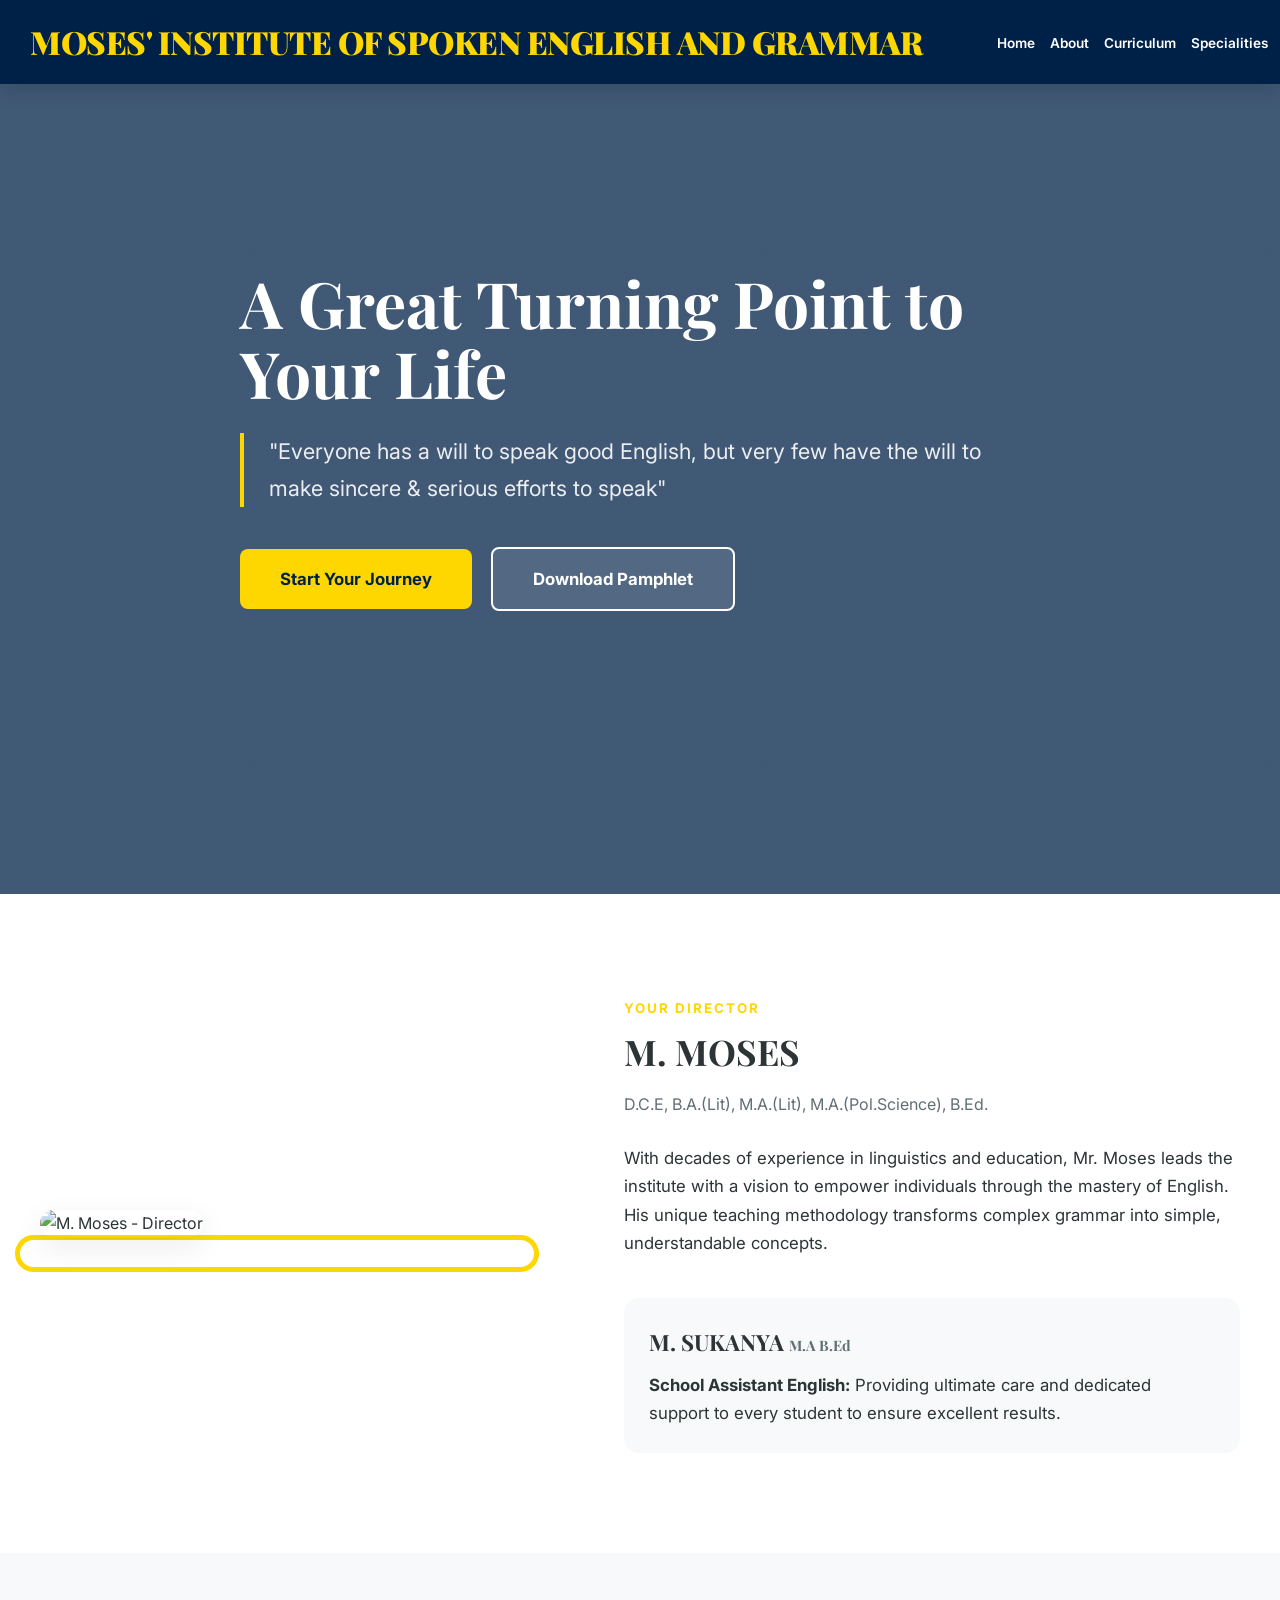
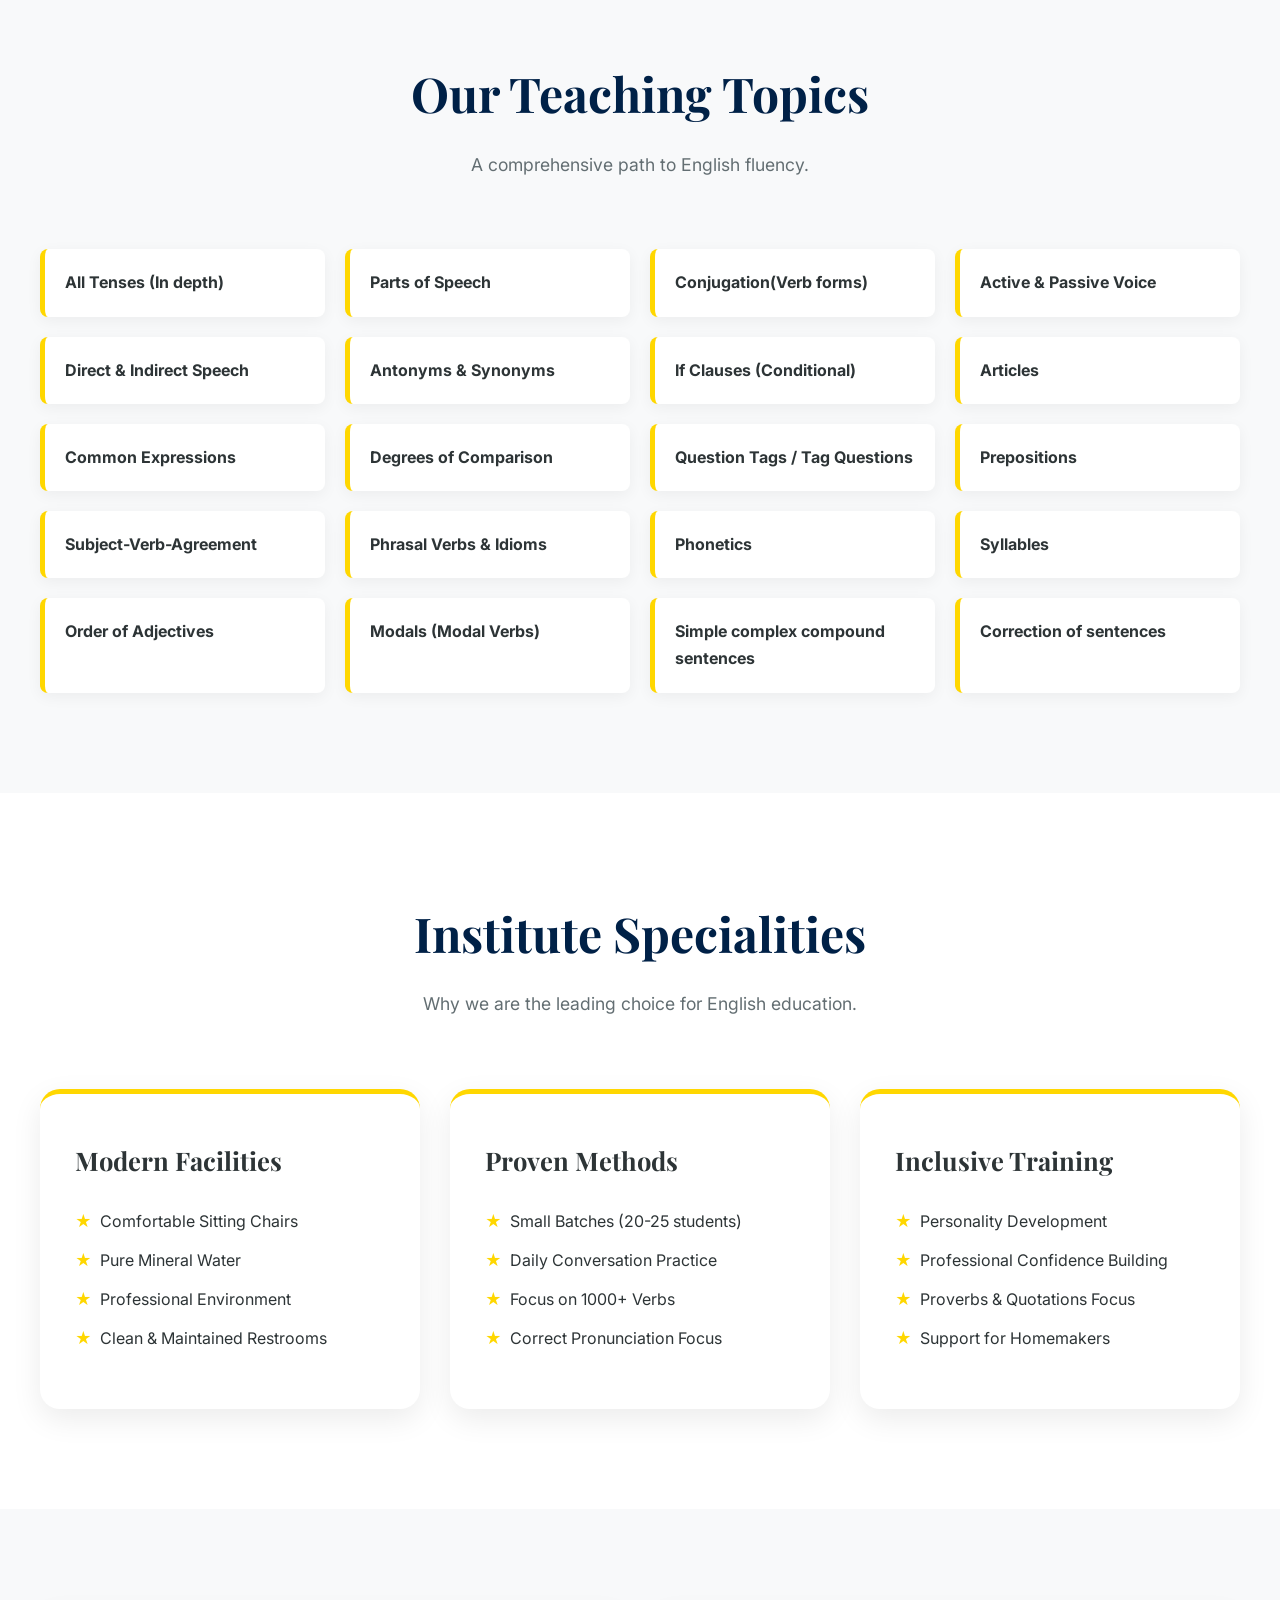
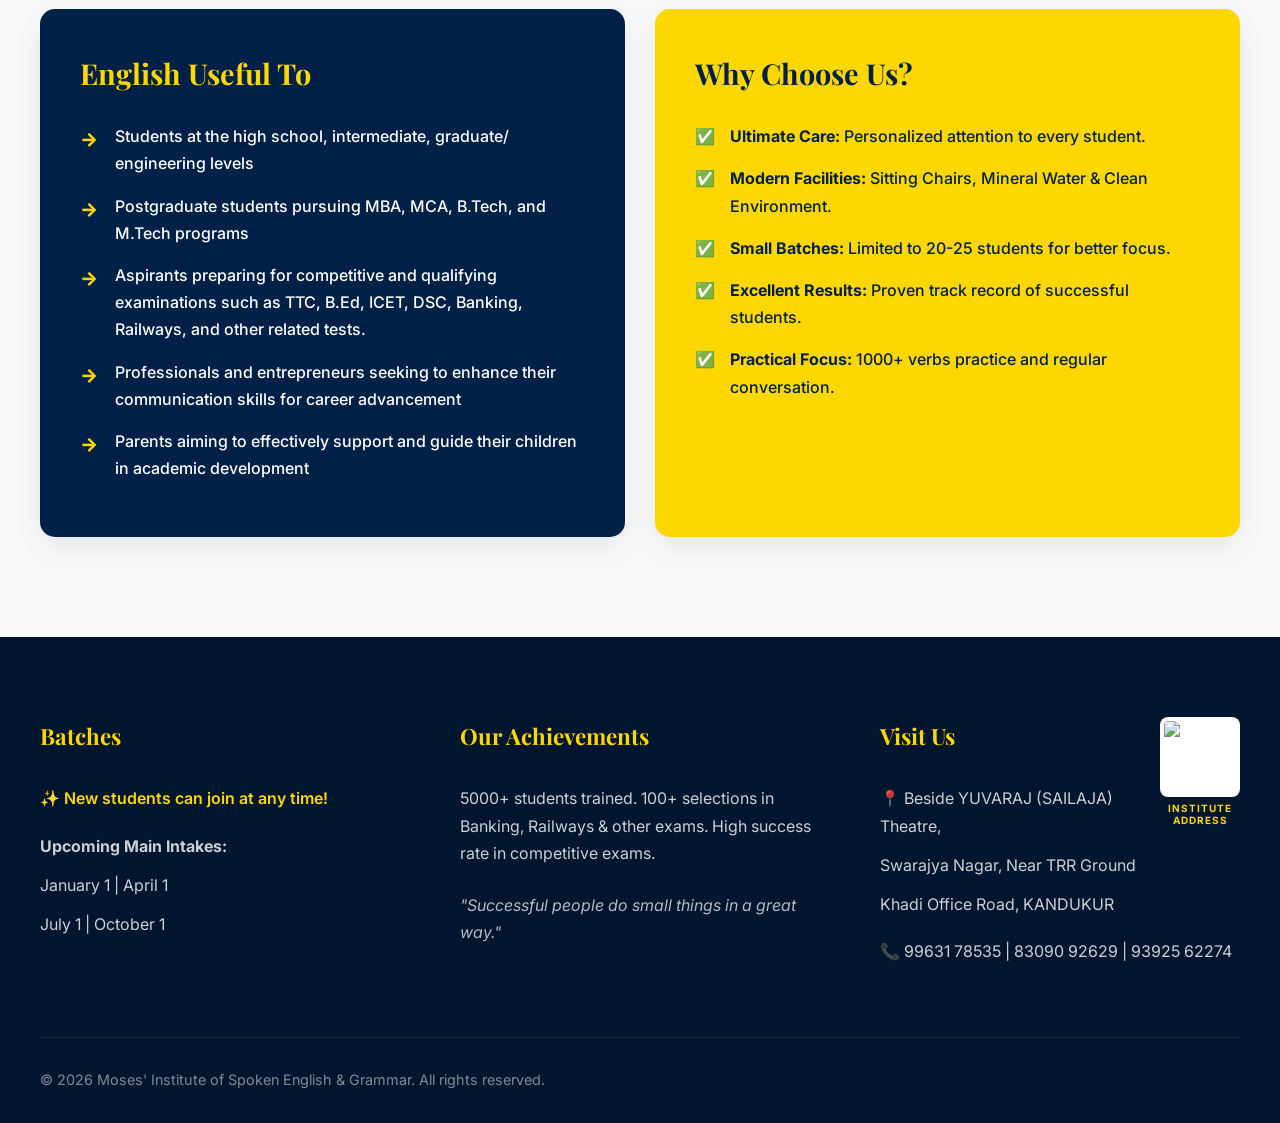
==== commit 0eaa84b2: "arranged download properly of pdf" ====
--- a/index.html
+++ b/index.html
@@ -38,7 +38,9 @@
                 <p>"Everyone has a will to speak good English, but very few have the will to make sincere & serious
                     efforts to speak"</p>
                 <a href="#contact" class="btn">Start Your Journey</a>
-                <a href="pamphlet.html" download="pamphlet.html" class="btn btn-outline"
+                <a href="https://raw.githubusercontent.com/JudsonAbhishek/Spoken-English/main/Moses'%20Institute%20Of%20Spoken%20English_pdf.pdf"
+                    target="_blank"
+                    class="btn btn-outline"
                     style="margin-left: 15px; border: 2px solid var(--white); background: rgba(255,255,255,0.1); color: var(--white); backdrop-filter: blur(5px);">Download
                     Pamphlet</a>
             </div>
@@ -182,9 +184,7 @@
             <div class="footer-grid">
                 <div class="footer-item">
                     <h4>Batches</h4>
-                    <p style="color: var(--secondary-color); font-weight: 600; margin-bottom: 20px;">âœ¨ New students
-                        can
-                        join at any time!</p>
+                    <p style="color: var(--secondary-color); font-weight: 600; margin-bottom: 20px;">✨ New students can join at any time!</p>
                     <p><strong>Upcoming Main Intakes:</strong></p>
                     <p>January 1 | April 1</p>
                     <p>July 1 | October 1</p>
@@ -209,10 +209,10 @@
                             style="color: var(--secondary-color); font-size: 10px; font-weight: 700; text-transform: uppercase; letter-spacing: 1px; text-align: center; line-height: 1.2;">Institute<br>Address</span>
                     </div>
                     <h4>Visit Us</h4>
-                    <p>ðŸ“Beside YUVARAJ (SAILAJA) Theatre,</p>
-                    <p>Swarajya Nagar,Near TRR Ground</p>
+                    <p>📍 Beside YUVARAJ (SAILAJA) Theatre,</p>
+                    <p>Swarajya Nagar, Near TRR Ground</p>
                     <p>Khadi Office Road, KANDUKUR</p>
-                    <p style="margin-top: 20px; clear: right;">ðŸ“ž 99631 78535;83090 92629; 93925 62274</p>
+                    <p style="margin-top: 20px; clear: right;">📞 99631 78535 | 83090 92629 | 93925 62274</p>
                 </div>
             </div>
             <div class="copyright"
@@ -220,7 +220,8 @@
                 <p>&copy; 2026 Moses' Institute of Spoken English & Grammar. All rights reserved.</p>
             </div>
         </div>
-    </footer>    <script>
+    </footer>
+    <script>
         const mobileMenu = document.getElementById('mobile-menu');
         const navList = document.querySelector('nav ul');
 
--- a/style.css
+++ b/style.css
@@ -369,8 +369,40 @@
     font-size: 1.2rem;
 }
 
+/* --- Footer --- */
+footer {
+    background: #00152e;
+    color: var(--white);
+    padding: 80px 0 30px;
+}
+
+.footer-grid {
+    display: grid;
+    grid-template-columns: 1fr 1fr 1fr;
+    gap: 60px;
+    margin-bottom: 60px;
+}
+
+.footer-item h4 {
+    color: var(--secondary-color);
+    font-size: 1.4rem;
+    margin-bottom: 30px;
+}
+
+.footer-item p {
+    margin-bottom: 12px;
+    color: rgba(255, 255, 255, 0.8);
+}
+
+.copyright {
+    text-align: center;
+    padding-top: 30px;
+    border-top: 1px solid rgba(255, 255, 255, 0.1);
+    font-size: 0.9rem;
+    color: rgba(255, 255, 255, 0.5);
+}
+
 /* --- Responsive Adjustments --- */
-/* --- Hamburger menu styles --- */
 .menu-toggle {
     display: none;
     flex-direction: column;
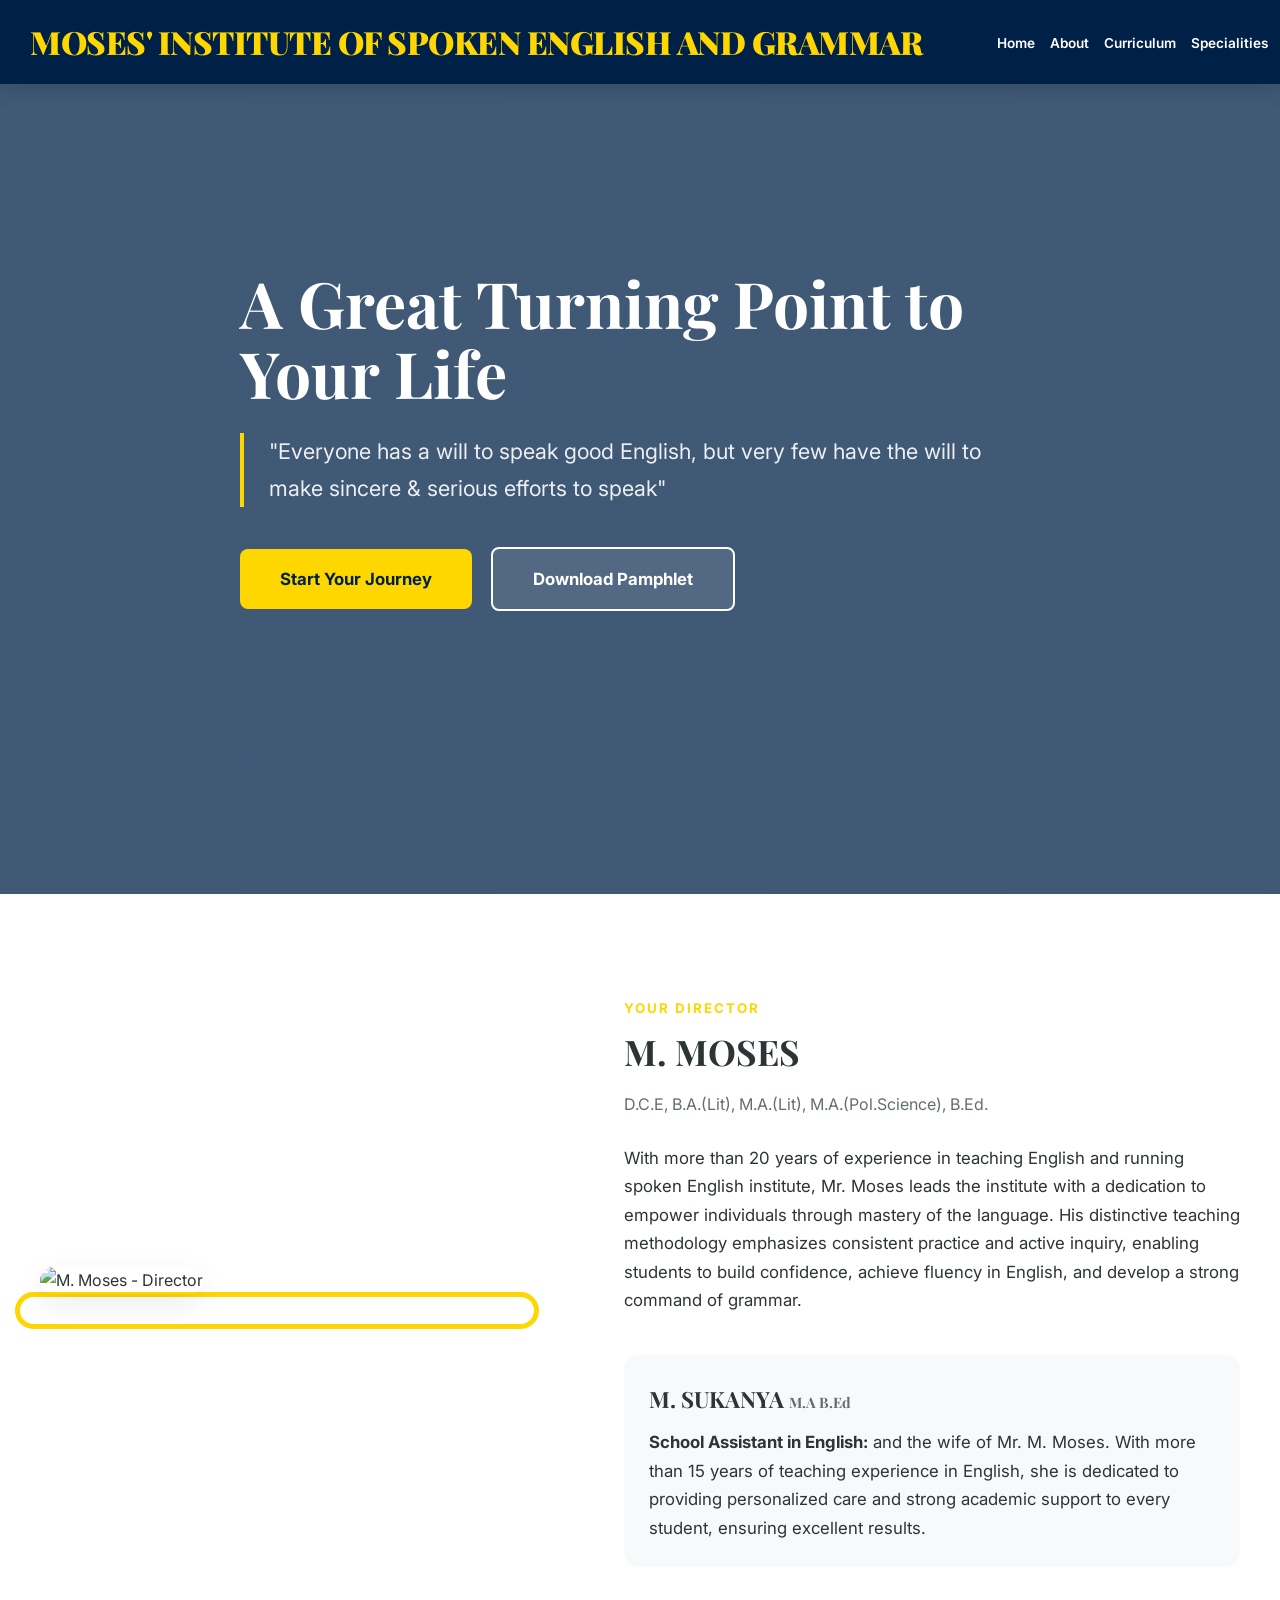
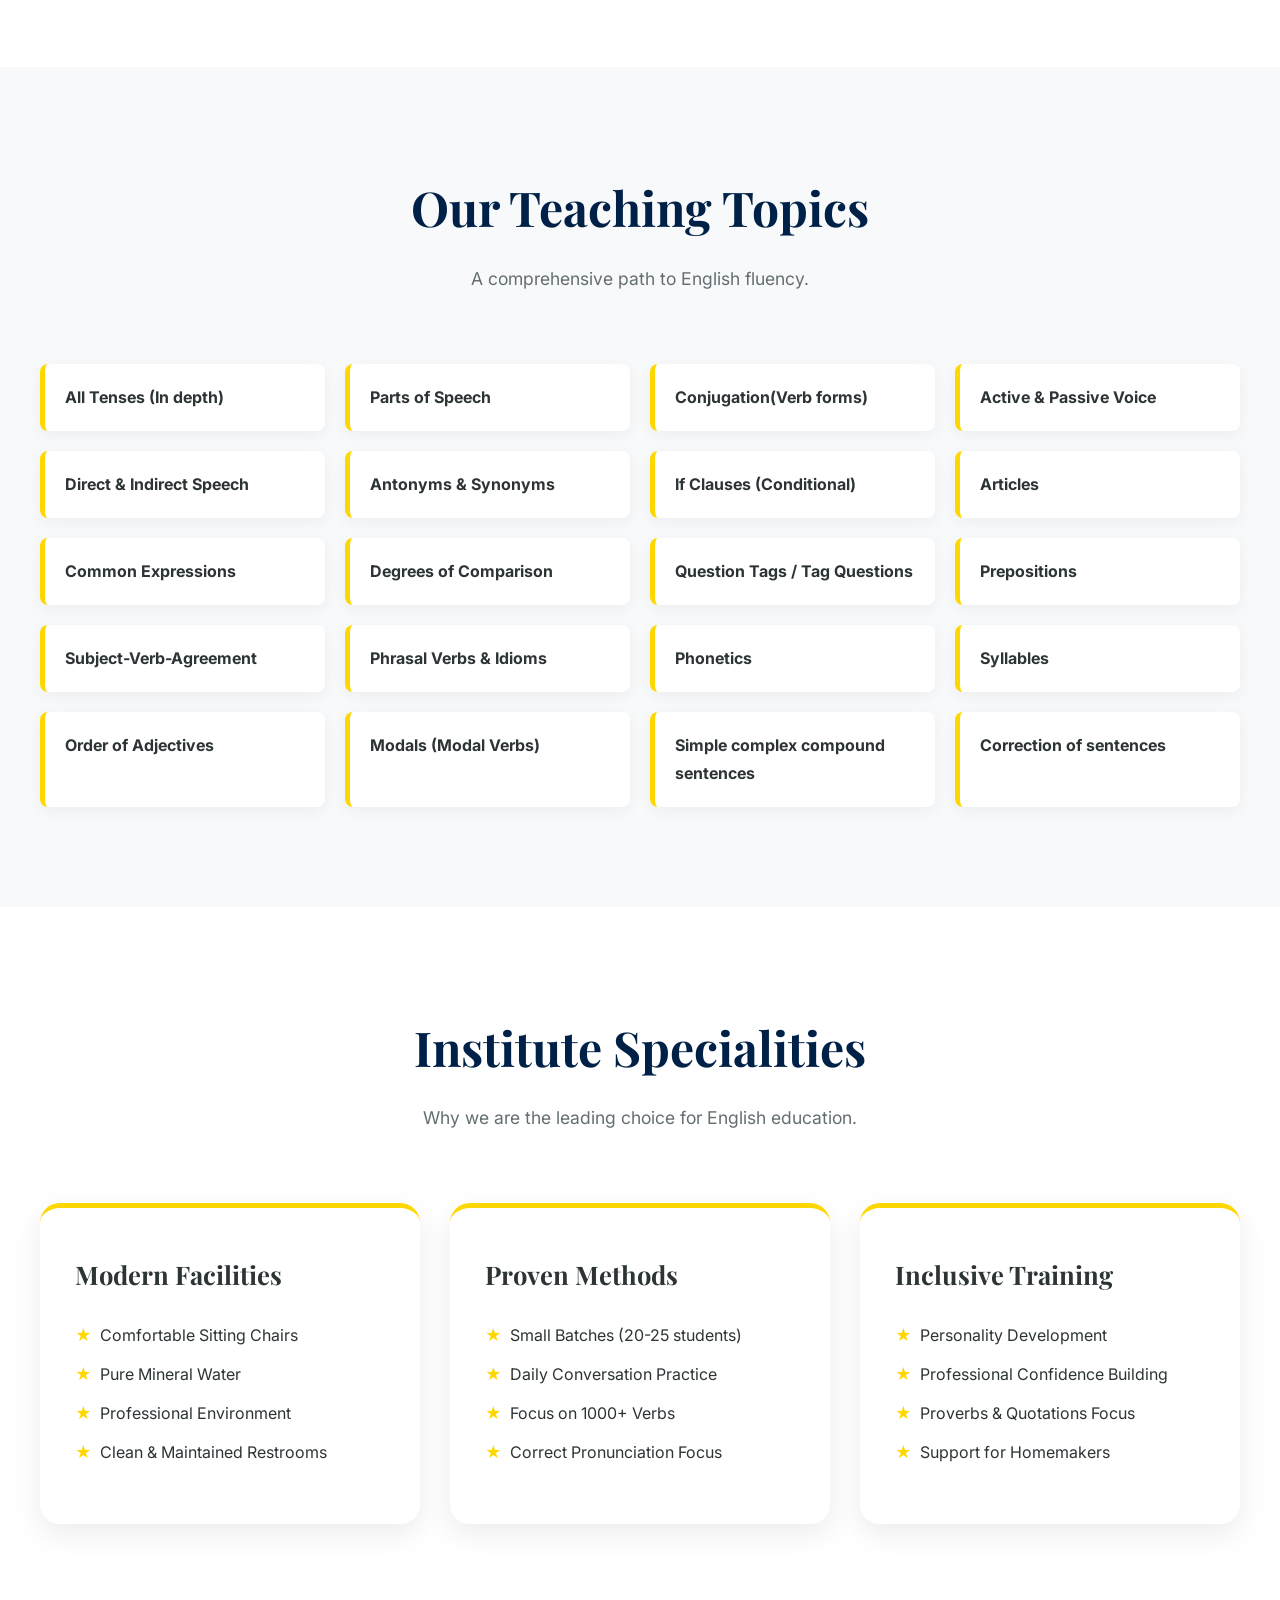
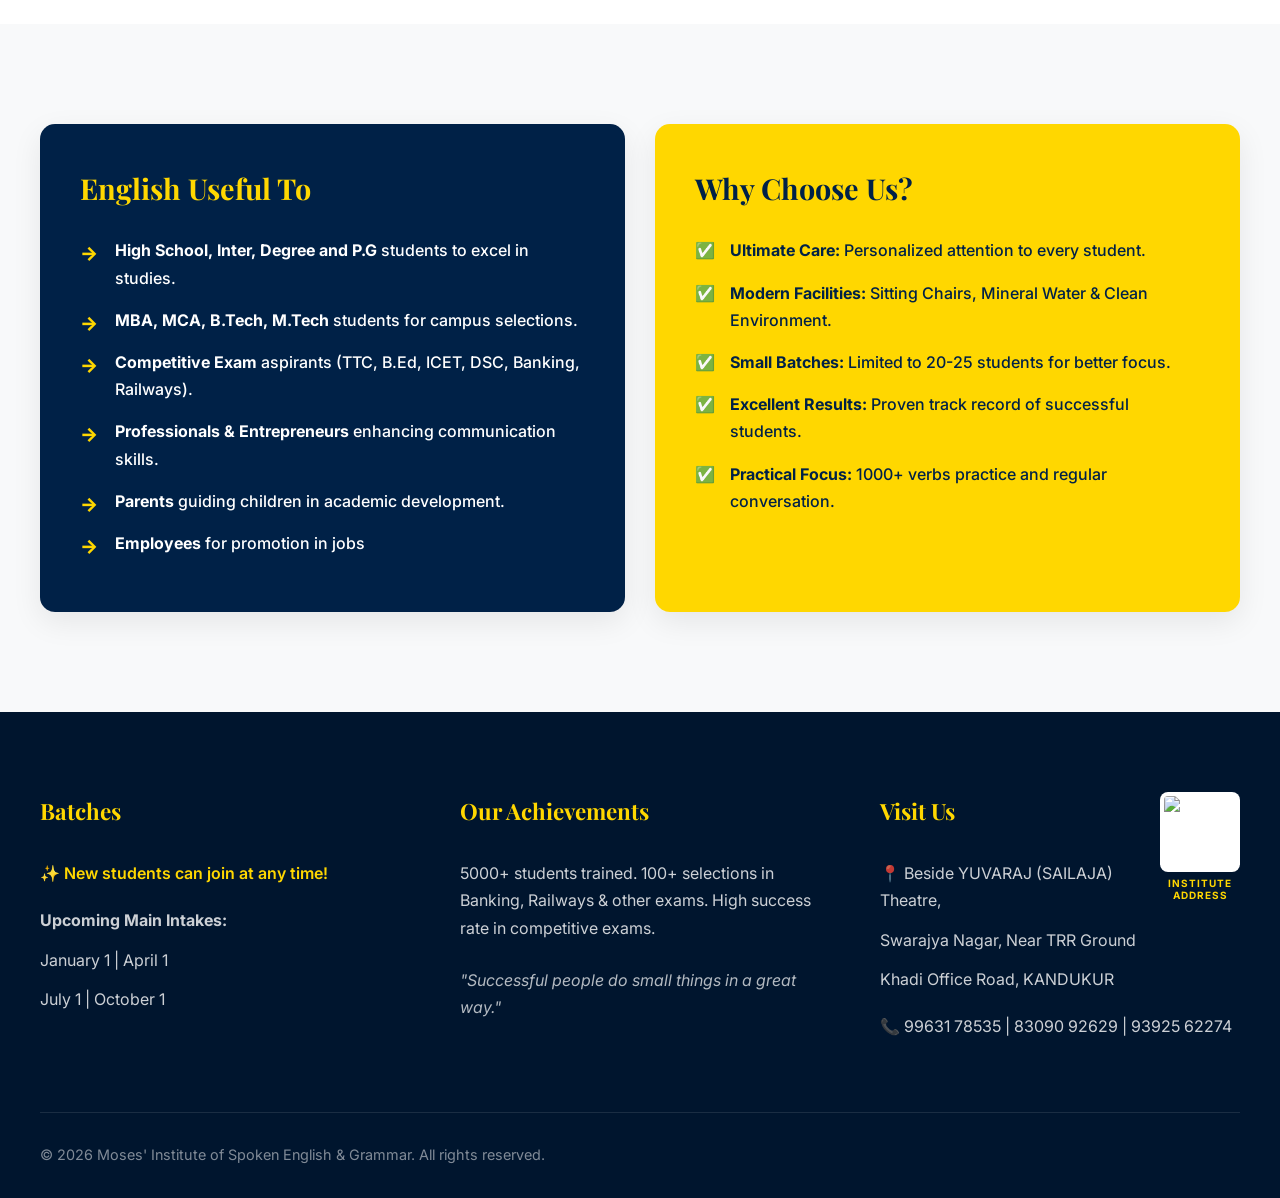
==== commit 595d730d: "Modified text" ====
--- a/index.html
+++ b/index.html
@@ -1,4 +1,4 @@
-<!DOCTYPE html>
+﻿<!DOCTYPE html>
 <html lang="en">
 
 <head>
@@ -39,8 +39,7 @@
                     efforts to speak"</p>
                 <a href="#contact" class="btn">Start Your Journey</a>
                 <a href="https://raw.githubusercontent.com/JudsonAbhishek/Spoken-English/main/Moses'%20Institute%20Of%20Spoken%20English_pdf.pdf"
-                    target="_blank"
-                    class="btn btn-outline"
+                    target="_blank" class="btn btn-outline"
                     style="margin-left: 15px; border: 2px solid var(--white); background: rgba(255,255,255,0.1); color: var(--white); backdrop-filter: blur(5px);">Download
                     Pamphlet</a>
             </div>
@@ -59,16 +58,20 @@
                         DIRECTOR</small>
                     <h3>M. MOSES</h3>
                     <span class="qualifications">D.C.E, B.A.(Lit), M.A.(Lit), M.A.(Pol.Science), B.Ed.</span>
-                    <p>With decades of experience in linguistics and education, Mr. Moses leads the institute with a
-                        vision to empower individuals through the mastery of English. His unique teaching methodology
-                        transforms complex grammar into simple, understandable concepts.</p>
+                    <p>With more than 20 years of experience in teaching English and running spoken English
+                        institute, Mr. Moses leads the institute with a dedication to empower individuals
+                        through mastery of the language. His distinctive teaching methodology emphasizes consistent
+                        practice and active inquiry, enabling students to build confidence, achieve fluency in
+                        English, and develop a strong command of grammar.</p>
 
                     <div style="margin-top: 40px; padding: 25px; background: var(--accent-color); border-radius: 15px;">
                         <h4 style="font-size: 1.4rem;">M. SUKANYA <small
                                 style="font-size: 0.9rem; color: var(--text-light);">M.A B.Ed</small></h4>
-                        <p style="margin-bottom: 0; margin-top: 10px;"><strong>School Assistant English:</strong>
-                            Providing
-                            ultimate care and dedicated support to every student to ensure excellent results.</p>
+                        <p style="margin-bottom: 0; margin-top: 10px;"><strong>School Assistant in English:</strong>
+                            and the wife
+                            of Mr. M. Moses. With more than 15 years of teaching experience in English, she is
+                            dedicated to providing personalized care and strong academic support to every student,
+                            ensuring excellent results.</p>
                     </div>
                 </div>
             </div>
@@ -152,14 +155,14 @@
                 <div class="card-navy">
                     <h3>English Useful To</h3>
                     <ul class="arrow-list">
-                        <li>Students at the high school, intermediate, graduate/ engineering levels</li>
-                        <li>Postgraduate students pursuing MBA, MCA, B.Tech, and M.Tech programs</li>
-                        <li>Aspirants preparing for competitive and qualifying examinations such as TTC, B.Ed, ICET,
-                            DSC, Banking, Railways, and other related tests.</li>
-                        <li>Professionals and entrepreneurs seeking to enhance their communication skills for career
-                            advancement</li>
-                        <li>Parents aiming to effectively support and guide their children in academic development</li>
-                        <!-- <li>Parents who want to guide their children</li> -->
+                        <li><strong>High School, Inter, Degree and P.G</strong> students to excel in studies.
+                        </li>
+                        <li><strong>MBA, MCA, B.Tech, M.Tech</strong> students for campus selections.</li>
+                        <li><strong>Competitive Exam</strong> aspirants (TTC, B.Ed, ICET, DSC, Banking,
+                            Railways).</li>
+                        <li><strong>Professionals & Entrepreneurs</strong> enhancing communication skills.</li>
+                        <li><strong>Parents</strong> guiding children in academic development.</li>
+                        <li><strong>Employees</strong> for promotion in jobs</li>
                     </ul>
                 </div>
 
@@ -184,7 +187,8 @@
             <div class="footer-grid">
                 <div class="footer-item">
                     <h4>Batches</h4>
-                    <p style="color: var(--secondary-color); font-weight: 600; margin-bottom: 20px;">✨ New students can join at any time!</p>
+                    <p style="color: var(--secondary-color); font-weight: 600; margin-bottom: 20px;">✨ New students can
+                        join at any time!</p>
                     <p><strong>Upcoming Main Intakes:</strong></p>
                     <p>January 1 | April 1</p>
                     <p>July 1 | October 1</p>
